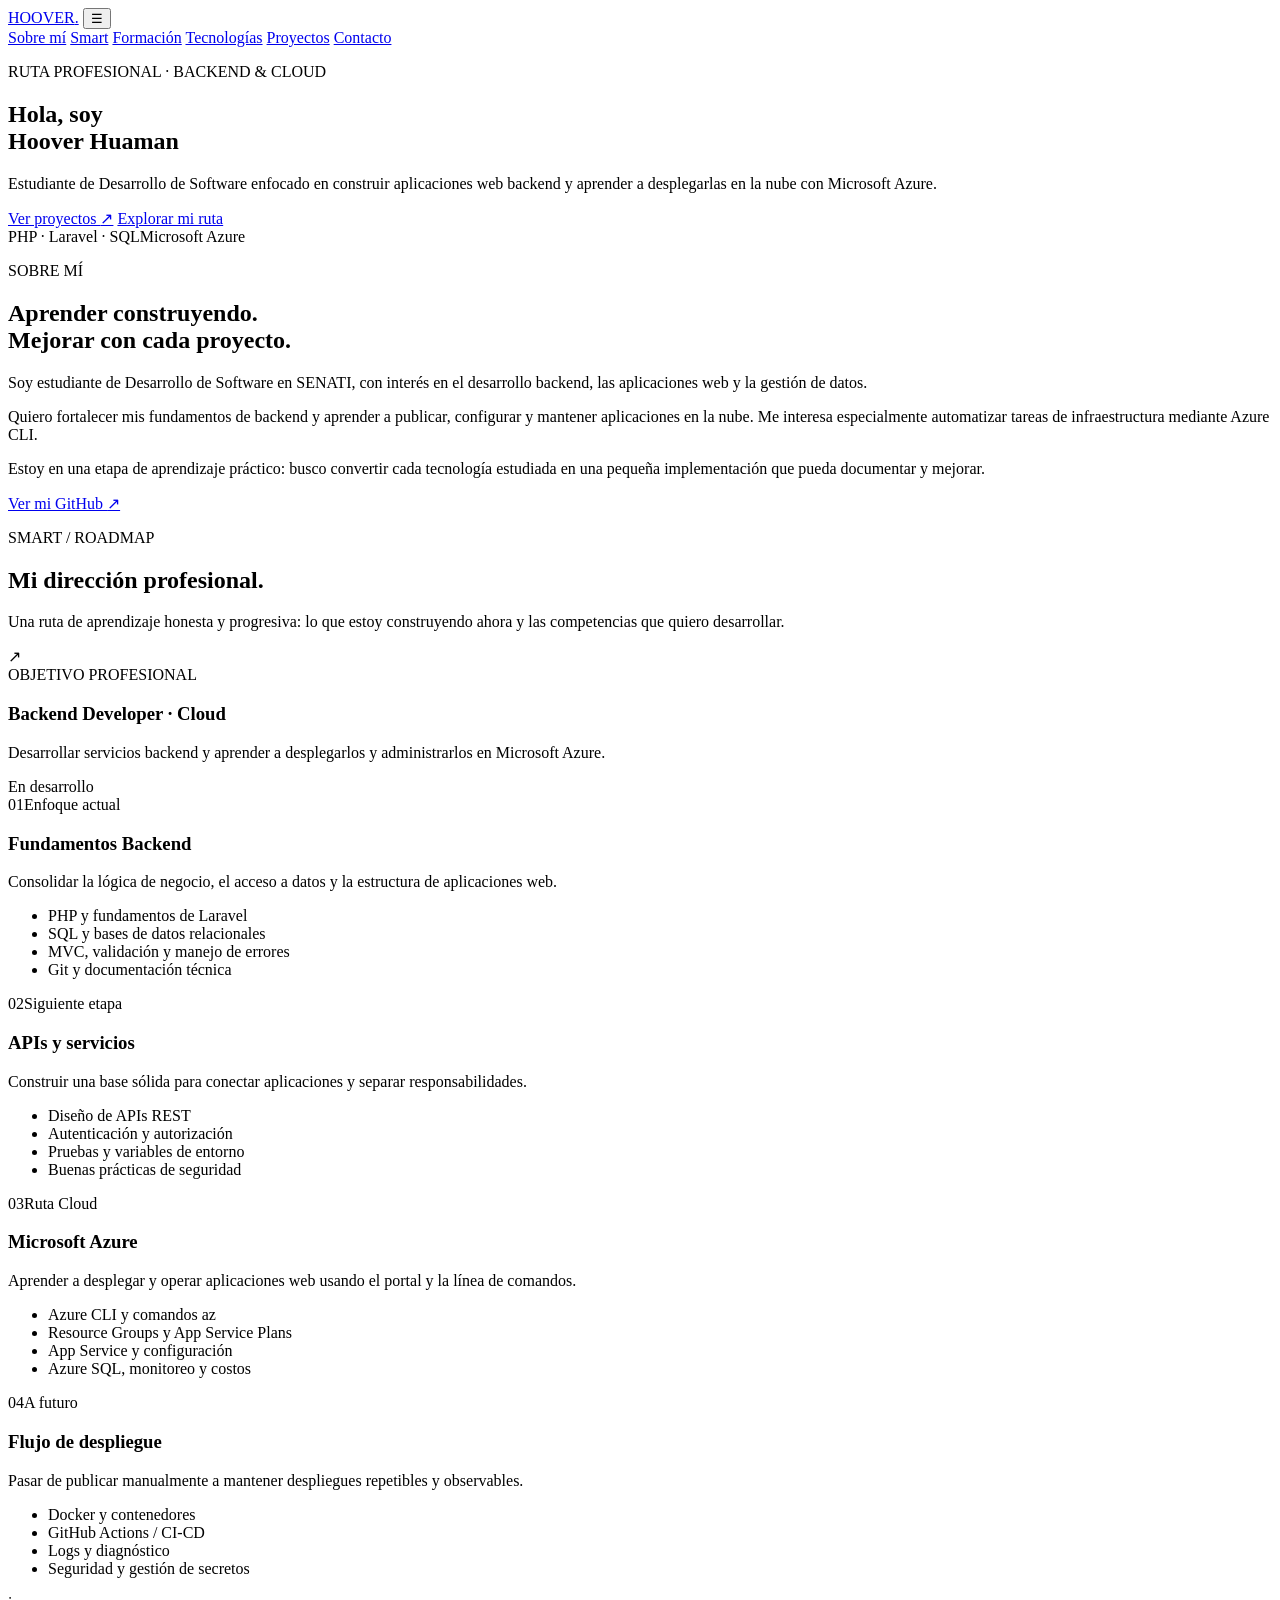
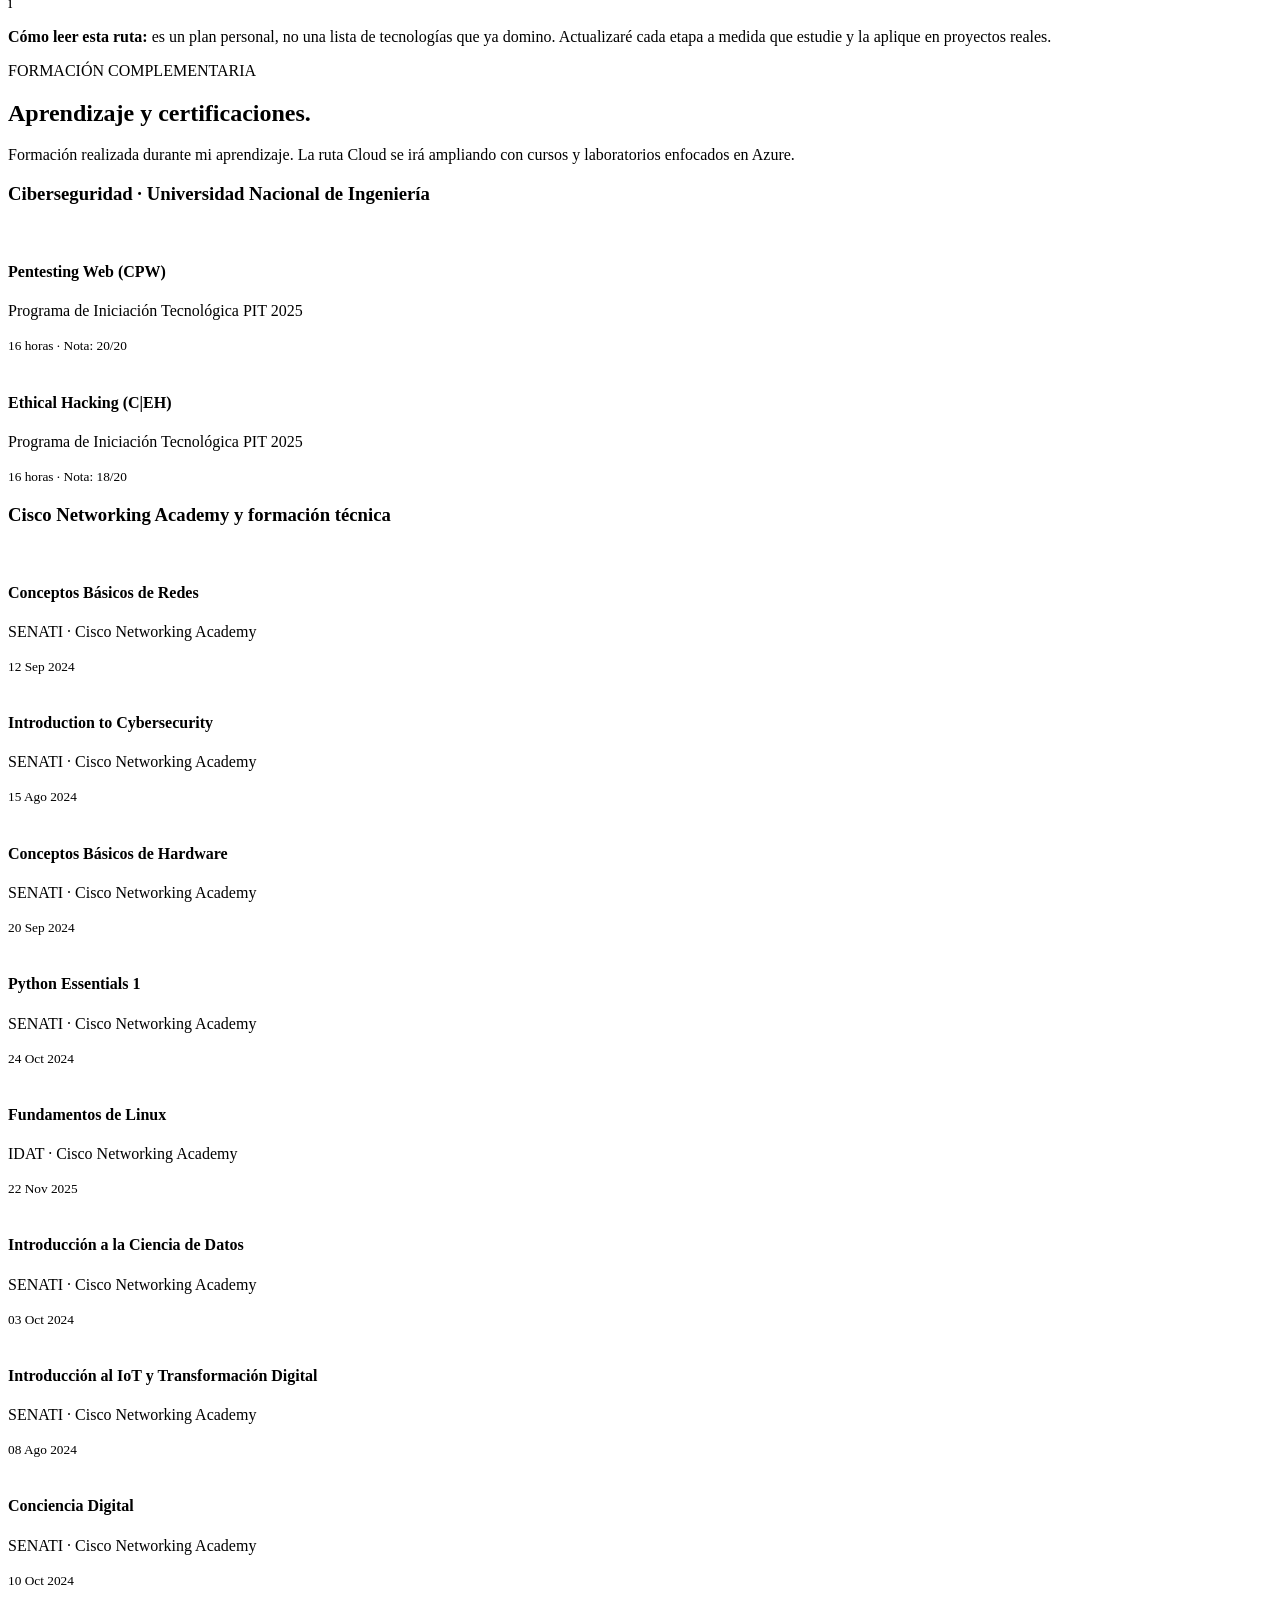
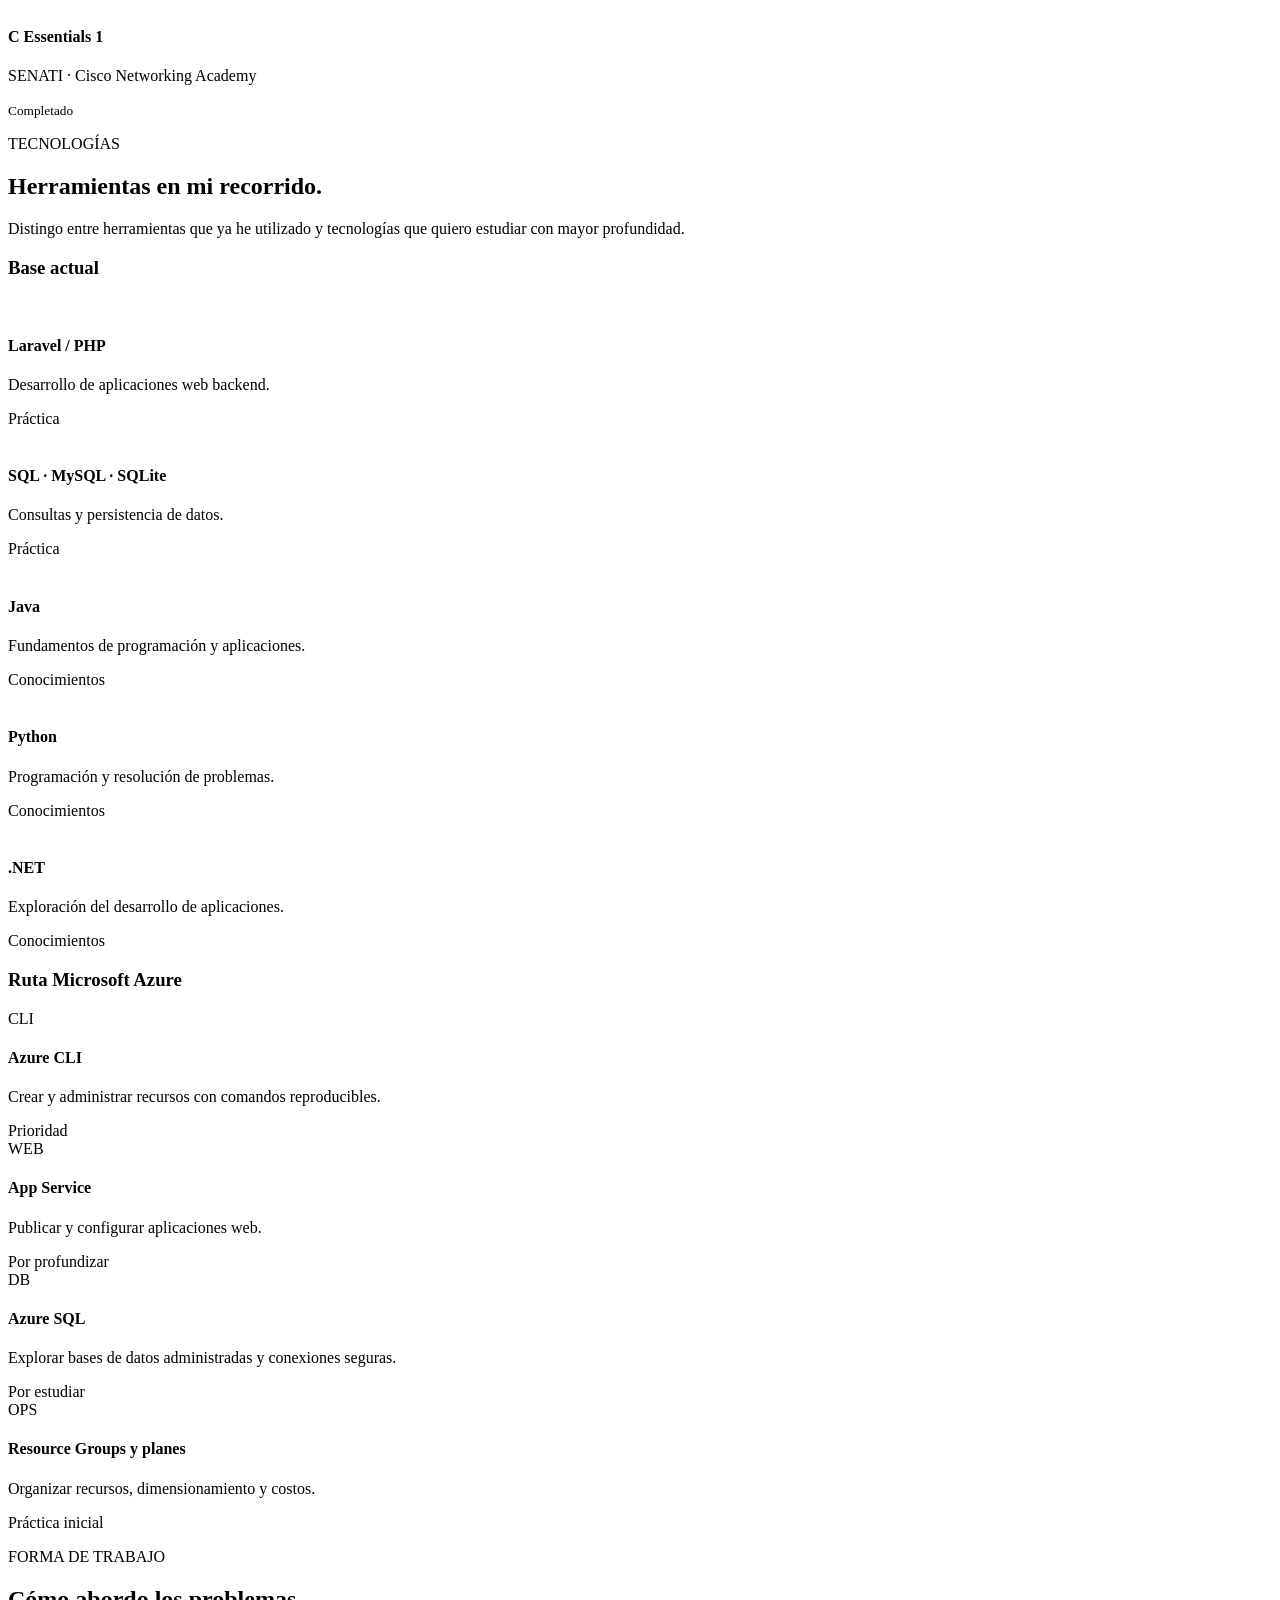
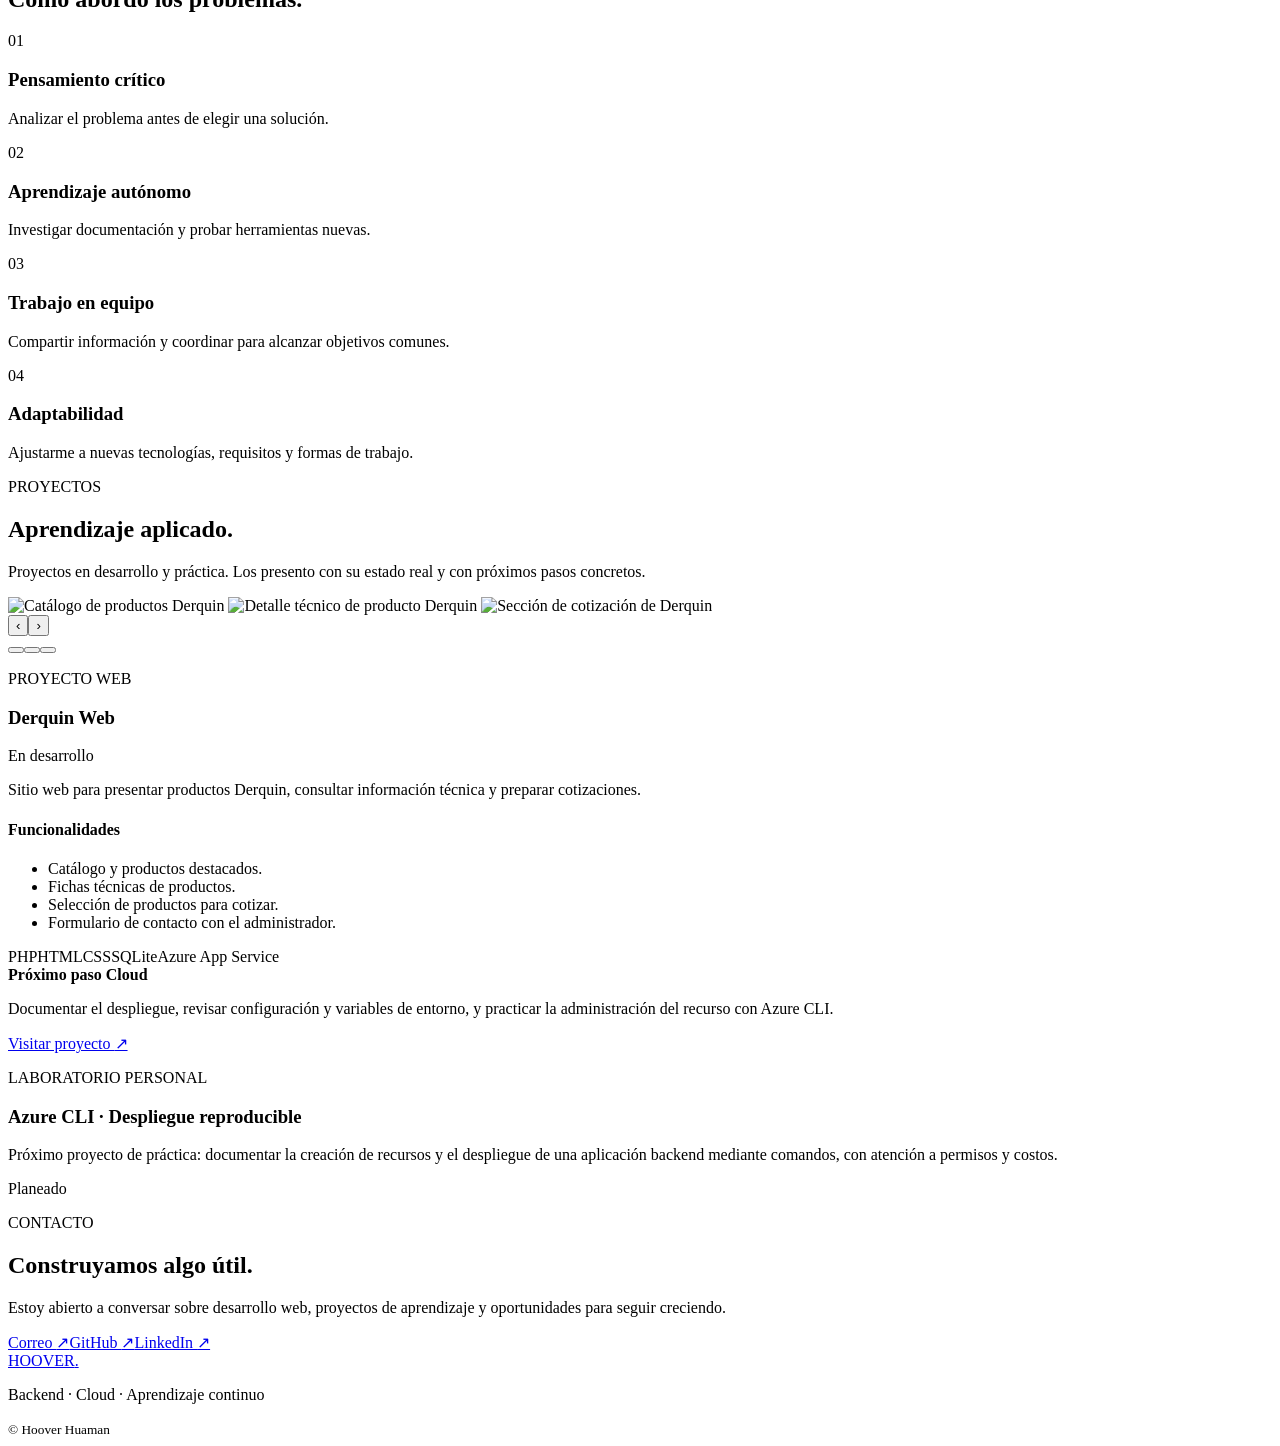
==== index.html @ a1f6d280 "Add files via upload" ====
<!DOCTYPE html>
<html lang="es">
<head>
  <meta charset="UTF-8">
  <meta name="viewport" content="width=device-width, initial-scale=1.0">
  <meta name="description" content="Portafolio de Hoover Huaman: desarrollo backend, aplicaciones web y ruta de aprendizaje en Microsoft Azure.">
  <title>Hoover Huaman | Backend & Azure</title>
  <link rel="icon" href="assets/favicon.svg" type="image/svg+xml">
  <link rel="stylesheet" href="css/style.css">
  <script src="js/script.js" defer></script>
</head>
<body>
  <header class="navbar">
    <div class="container nav-content">
      <a href="#inicio" class="logo" aria-label="Hoover, inicio">HOOVER<span>.</span></a>
      <button class="menu-toggle" aria-expanded="false" aria-controls="main-nav" aria-label="Abrir navegación">☰</button>
      <nav id="main-nav" aria-label="Navegación principal">
        <a href="#sobre-mi">Sobre mí</a>
        <a href="#smart">Smart</a>
        <a href="#formacion">Formación</a>
        <a href="#tecnologias">Tecnologías</a>
        <a href="#proyectos">Proyectos</a>
        <a href="#contacto">Contacto</a>
      </nav>
    </div>
  </header>

  <main>
    <section class="hero" id="inicio">
      <div class="hero-glow"></div>
      <div class="container hero-content">
        <p class="eyebrow"><span class="status-dot"></span> RUTA PROFESIONAL · BACKEND & CLOUD</p>
        <h1>Hola, soy<br><span>Hoover Huaman</span></h1>
        <p class="hero-description">Estudiante de Desarrollo de Software enfocado en construir aplicaciones web backend y aprender a desplegarlas en la nube con Microsoft Azure.</p>
        <div class="hero-buttons">
          <a href="#proyectos" class="btn btn-primary">Ver proyectos <span aria-hidden="true">↗</span></a>
          <a href="#smart" class="btn btn-secondary">Explorar mi ruta</a>
        </div>
        <div class="hero-meta"><span>PHP · Laravel · SQL</span><span class="meta-divider"></span><span>Microsoft Azure</span></div>
      </div>
      <a href="#sobre-mi" class="scroll-indicator" aria-label="Desplazarse hacia abajo"><span></span></a>
    </section>

    <section id="sobre-mi" class="section">
      <div class="container two-column">
        <div>
          <p class="section-label">SOBRE MÍ</p>
          <h2>Aprender construyendo.<br><span class="muted-heading">Mejorar con cada proyecto.</span></h2>
        </div>
        <div class="about-content">
          <p>Soy estudiante de Desarrollo de Software en SENATI, con interés en el desarrollo backend, las aplicaciones web y la gestión de datos.</p>
          <p>Quiero fortalecer mis fundamentos de backend y aprender a publicar, configurar y mantener aplicaciones en la nube. Me interesa especialmente automatizar tareas de infraestructura mediante Azure CLI.</p>
          <p>Estoy en una etapa de aprendizaje práctico: busco convertir cada tecnología estudiada en una pequeña implementación que pueda documentar y mejorar.</p>
          <a class="text-link" href="https://github.com/HooverHDev" target="_blank" rel="noopener noreferrer">Ver mi GitHub <span aria-hidden="true">↗</span></a>
        </div>
      </div>
    </section>

    <section id="smart" class="section smart-section">
      <div class="container">
        <div class="section-heading">
          <div><p class="section-label">SMART / ROADMAP</p><h2>Mi dirección profesional.</h2></div>
          <p class="section-intro">Una ruta de aprendizaje honesta y progresiva: lo que estoy construyendo ahora y las competencias que quiero desarrollar.</p>
        </div>
        <div class="focus-banner">
          <div class="focus-icon" aria-hidden="true">↗</div>
          <div><span class="card-kicker">OBJETIVO PROFESIONAL</span><h3>Backend Developer · Cloud</h3><p>Desarrollar servicios backend y aprender a desplegarlos y administrarlos en Microsoft Azure.</p></div>
          <span class="focus-tag">En desarrollo</span>
        </div>
        <div class="roadmap-grid">
          <article class="roadmap-card current">
            <div class="roadmap-top"><span class="step-number">01</span><span class="status-pill active">Enfoque actual</span></div>
            <h3>Fundamentos Backend</h3>
            <p>Consolidar la lógica de negocio, el acceso a datos y la estructura de aplicaciones web.</p>
            <ul><li>PHP y fundamentos de Laravel</li><li>SQL y bases de datos relacionales</li><li>MVC, validación y manejo de errores</li><li>Git y documentación técnica</li></ul>
          </article>
          <article class="roadmap-card">
            <div class="roadmap-top"><span class="step-number">02</span><span class="status-pill learning">Siguiente etapa</span></div>
            <h3>APIs y servicios</h3>
            <p>Construir una base sólida para conectar aplicaciones y separar responsabilidades.</p>
            <ul><li>Diseño de APIs REST</li><li>Autenticación y autorización</li><li>Pruebas y variables de entorno</li><li>Buenas prácticas de seguridad</li></ul>
          </article>
          <article class="roadmap-card azure-card">
            <div class="roadmap-top"><span class="step-number">03</span><span class="status-pill planned">Ruta Cloud</span></div>
            <h3>Microsoft Azure</h3>
            <p>Aprender a desplegar y operar aplicaciones web usando el portal y la línea de comandos.</p>
            <ul><li>Azure CLI y comandos az</li><li>Resource Groups y App Service Plans</li><li>App Service y configuración</li><li>Azure SQL, monitoreo y costos</li></ul>
          </article>
          <article class="roadmap-card">
            <div class="roadmap-top"><span class="step-number">04</span><span class="status-pill planned">A futuro</span></div>
            <h3>Flujo de despliegue</h3>
            <p>Pasar de publicar manualmente a mantener despliegues repetibles y observables.</p>
            <ul><li>Docker y contenedores</li><li>GitHub Actions / CI-CD</li><li>Logs y diagnóstico</li><li>Seguridad y gestión de secretos</li></ul>
          </article>
        </div>
        <div class="smart-note"><span class="note-symbol">i</span><p><strong>Cómo leer esta ruta:</strong> es un plan personal, no una lista de tecnologías que ya domino. Actualizaré cada etapa a medida que estudie y la aplique en proyectos reales.</p></div>
      </div>
    </section>

    <section id="formacion" class="section">
      <div class="container">
        <p class="section-label">FORMACIÓN COMPLEMENTARIA</p>
        <h2>Aprendizaje y certificaciones.</h2>
        <p class="section-intro wide-intro">Formación realizada durante mi aprendizaje. La ruta Cloud se irá ampliando con cursos y laboratorios enfocados en Azure.</p>
        <div class="cert-groups">
          <div class="cert-group"><h3>Ciberseguridad · Universidad Nacional de Ingeniería</h3><div class="cert-grid">
            <article class="cert-card"><img src="assets/certs/hacker.png" alt="" loading="lazy"><div><h4>Pentesting Web (CPW)</h4><p>Programa de Iniciación Tecnológica PIT 2025</p><small>16 horas · Nota: 20/20</small></div></article>
            <article class="cert-card"><img src="assets/certs/ceh.png" alt="" loading="lazy"><div><h4>Ethical Hacking (C|EH)</h4><p>Programa de Iniciación Tecnológica PIT 2025</p><small>16 horas · Nota: 18/20</small></div></article>
          </div></div>
          <div class="cert-group"><h3>Cisco Networking Academy y formación técnica</h3><div class="cert-grid">
            <article class="cert-card"><img src="assets/certs/cisco-networking.png" alt="" loading="lazy"><div><h4>Conceptos Básicos de Redes</h4><p>SENATI · Cisco Networking Academy</p><small>12 Sep 2024</small></div></article>
            <article class="cert-card"><img src="assets/certs/cisco-cyber.png" alt="" loading="lazy"><div><h4>Introduction to Cybersecurity</h4><p>SENATI · Cisco Networking Academy</p><small>15 Ago 2024</small></div></article>
            <article class="cert-card"><img src="assets/certs/cisco-hardware.png" alt="" loading="lazy"><div><h4>Conceptos Básicos de Hardware</h4><p>SENATI · Cisco Networking Academy</p><small>20 Sep 2024</small></div></article>
            <article class="cert-card"><img src="assets/certs/cisco-python.png" alt="" loading="lazy"><div><h4>Python Essentials 1</h4><p>SENATI · Cisco Networking Academy</p><small>24 Oct 2024</small></div></article>
            <article class="cert-card"><img src="assets/certs/cisco-linux.png" alt="" loading="lazy"><div><h4>Fundamentos de Linux</h4><p>IDAT · Cisco Networking Academy</p><small>22 Nov 2025</small></div></article>
            <article class="cert-card"><img src="assets/certs/cisco-data.png" alt="" loading="lazy"><div><h4>Introducción a la Ciencia de Datos</h4><p>SENATI · Cisco Networking Academy</p><small>03 Oct 2024</small></div></article>
            <article class="cert-card"><img src="assets/certs/cisco-iot.png" alt="" loading="lazy"><div><h4>Introducción al IoT y Transformación Digital</h4><p>SENATI · Cisco Networking Academy</p><small>08 Ago 2024</small></div></article>
            <article class="cert-card"><img src="assets/certs/cisco-digital.png" alt="" loading="lazy"><div><h4>Conciencia Digital</h4><p>SENATI · Cisco Networking Academy</p><small>10 Oct 2024</small></div></article>
            <article class="cert-card"><img src="assets/certs/cisco-c.png" alt="" loading="lazy"><div><h4>C Essentials 1</h4><p>SENATI · Cisco Networking Academy</p><small>Completado</small></div></article>
          </div></div>
        </div>
      </div>
    </section>

    <section id="tecnologias" class="section technologies-section">
      <div class="container">
        <p class="section-label">TECNOLOGÍAS</p><h2>Herramientas en mi recorrido.</h2>
        <p class="section-intro wide-intro">Distingo entre herramientas que ya he utilizado y tecnologías que quiero estudiar con mayor profundidad.</p>
        <h3 class="subsection-title">Base actual</h3>
        <div class="tech-grid">
          <article class="tech-card"><img src="assets/icons/laravel.svg" alt="" loading="lazy"><h4>Laravel / PHP</h4><p>Desarrollo de aplicaciones web backend.</p><span class="status-pill learning">Práctica</span></article>
          <article class="tech-card"><img src="assets/icons/mysql.svg" alt="" loading="lazy"><h4>SQL · MySQL · SQLite</h4><p>Consultas y persistencia de datos.</p><span class="status-pill learning">Práctica</span></article>
          <article class="tech-card"><img src="assets/icons/Java.svg" alt="" loading="lazy"><h4>Java</h4><p>Fundamentos de programación y aplicaciones.</p><span class="status-pill learning">Conocimientos</span></article>
          <article class="tech-card"><img src="assets/icons/python.svg" alt="" loading="lazy"><h4>Python</h4><p>Programación y resolución de problemas.</p><span class="status-pill learning">Conocimientos</span></article>
          <article class="tech-card"><img src="assets/icons/dotnet.svg" alt="" loading="lazy"><h4>.NET</h4><p>Exploración del desarrollo de aplicaciones.</p><span class="status-pill learning">Conocimientos</span></article>
        </div>
        <h3 class="subsection-title azure-subtitle">Ruta Microsoft Azure</h3>
        <div class="azure-tools">
          <div><span class="tool-mark">CLI</span><div><h4>Azure CLI</h4><p>Crear y administrar recursos con comandos reproducibles.</p></div><span class="status-pill active">Prioridad</span></div>
          <div><span class="tool-mark">WEB</span><div><h4>App Service</h4><p>Publicar y configurar aplicaciones web.</p></div><span class="status-pill planned">Por profundizar</span></div>
          <div><span class="tool-mark">DB</span><div><h4>Azure SQL</h4><p>Explorar bases de datos administradas y conexiones seguras.</p></div><span class="status-pill planned">Por estudiar</span></div>
          <div><span class="tool-mark">OPS</span><div><h4>Resource Groups y planes</h4><p>Organizar recursos, dimensionamiento y costos.</p></div><span class="status-pill learning">Práctica inicial</span></div>
        </div>
      </div>
    </section>

    <section id="habilidades" class="section">
      <div class="container">
        <p class="section-label">FORMA DE TRABAJO</p><h2>Cómo abordo los problemas.</h2>
        <div class="skills-grid">
          <article class="skill-card"><span>01</span><h3>Pensamiento crítico</h3><p>Analizar el problema antes de elegir una solución.</p></article>
          <article class="skill-card"><span>02</span><h3>Aprendizaje autónomo</h3><p>Investigar documentación y probar herramientas nuevas.</p></article>
          <article class="skill-card"><span>03</span><h3>Trabajo en equipo</h3><p>Compartir información y coordinar para alcanzar objetivos comunes.</p></article>
          <article class="skill-card"><span>04</span><h3>Adaptabilidad</h3><p>Ajustarme a nuevas tecnologías, requisitos y formas de trabajo.</p></article>
        </div>
      </div>
    </section>

    <section id="proyectos" class="section projects-section">
      <div class="container">
        <p class="section-label">PROYECTOS</p><h2>Aprendizaje aplicado.</h2>
        <p class="section-intro wide-intro">Proyectos en desarrollo y práctica. Los presento con su estado real y con próximos pasos concretos.</p>
        <article class="project-card">
          <div class="project-preview">
            <div class="carousel" id="carousel-derquin" aria-label="Capturas del proyecto Derquin">
              <div class="carousel-track">
                <img src="assets/img/projects/derquin/01-productos.png" alt="Catálogo de productos Derquin" class="carousel-slide active">
                <img src="assets/img/projects/derquin/02-detalle.png" alt="Detalle técnico de producto Derquin" class="carousel-slide">
                <img src="assets/img/projects/derquin/03-cotizacion.png" alt="Sección de cotización de Derquin" class="carousel-slide">
              </div>
              <button class="carousel-btn prev" type="button" aria-label="Imagen anterior">‹</button><button class="carousel-btn next" type="button" aria-label="Imagen siguiente">›</button>
              <div class="carousel-dots"><button class="carousel-dot active" data-index="0" aria-label="Ir a imagen 1"></button><button class="carousel-dot" data-index="1" aria-label="Ir a imagen 2"></button><button class="carousel-dot" data-index="2" aria-label="Ir a imagen 3"></button></div>
            </div>
          </div>
          <div class="project-content">
            <div class="project-title-row"><div><p class="card-kicker">PROYECTO WEB</p><h3>Derquin Web</h3></div><span class="status-pill learning">En desarrollo</span></div>
            <p>Sitio web para presentar productos Derquin, consultar información técnica y preparar cotizaciones.</p>
            <h4>Funcionalidades</h4>
            <ul class="feature-list"><li>Catálogo y productos destacados.</li><li>Fichas técnicas de productos.</li><li>Selección de productos para cotizar.</li><li>Formulario de contacto con el administrador.</li></ul>
            <div class="tag-list"><span>PHP</span><span>HTML</span><span>CSS</span><span>SQLite</span><span>Azure App Service</span></div>
            <div class="project-next"><strong>Próximo paso Cloud</strong><p>Documentar el despliegue, revisar configuración y variables de entorno, y practicar la administración del recurso con Azure CLI.</p></div>
            <a href="https://derquin-2026.azurewebsites.net/productos.php" target="_blank" rel="noopener noreferrer" class="btn btn-primary">Visitar proyecto <span aria-hidden="true">↗</span></a>
          </div>
        </article>
        <div class="future-project">
          <div><p class="card-kicker">LABORATORIO PERSONAL</p><h3>Azure CLI · Despliegue reproducible</h3><p>Próximo proyecto de práctica: documentar la creación de recursos y el despliegue de una aplicación backend mediante comandos, con atención a permisos y costos.</p></div>
          <span class="status-pill planned">Planeado</span>
        </div>
      </div>
    </section>

    <section id="contacto" class="section contact-section">
      <div class="container contact-panel">
        <p class="section-label">CONTACTO</p><h2>Construyamos algo útil.</h2><p>Estoy abierto a conversar sobre desarrollo web, proyectos de aprendizaje y oportunidades para seguir creciendo.</p>
        <div class="contact-links"><a href="mailto:huamanarceleshoover@gmail.com">Correo <span>↗</span></a><a href="https://github.com/HooverHDev" target="_blank" rel="noopener noreferrer">GitHub <span>↗</span></a><a href="https://www.linkedin.com/in/hoover-huaman-arceles-018734361/" target="_blank" rel="noopener noreferrer">LinkedIn <span>↗</span></a></div>
      </div>
    </section>
  </main>

  <footer class="footer"><div class="container footer-content"><a href="#inicio" class="logo">HOOVER<span>.</span></a><p>Backend · Cloud · Aprendizaje continuo</p><small>© <span id="year"></span> Hoover Huaman</small></div></footer>
</body>
</html>
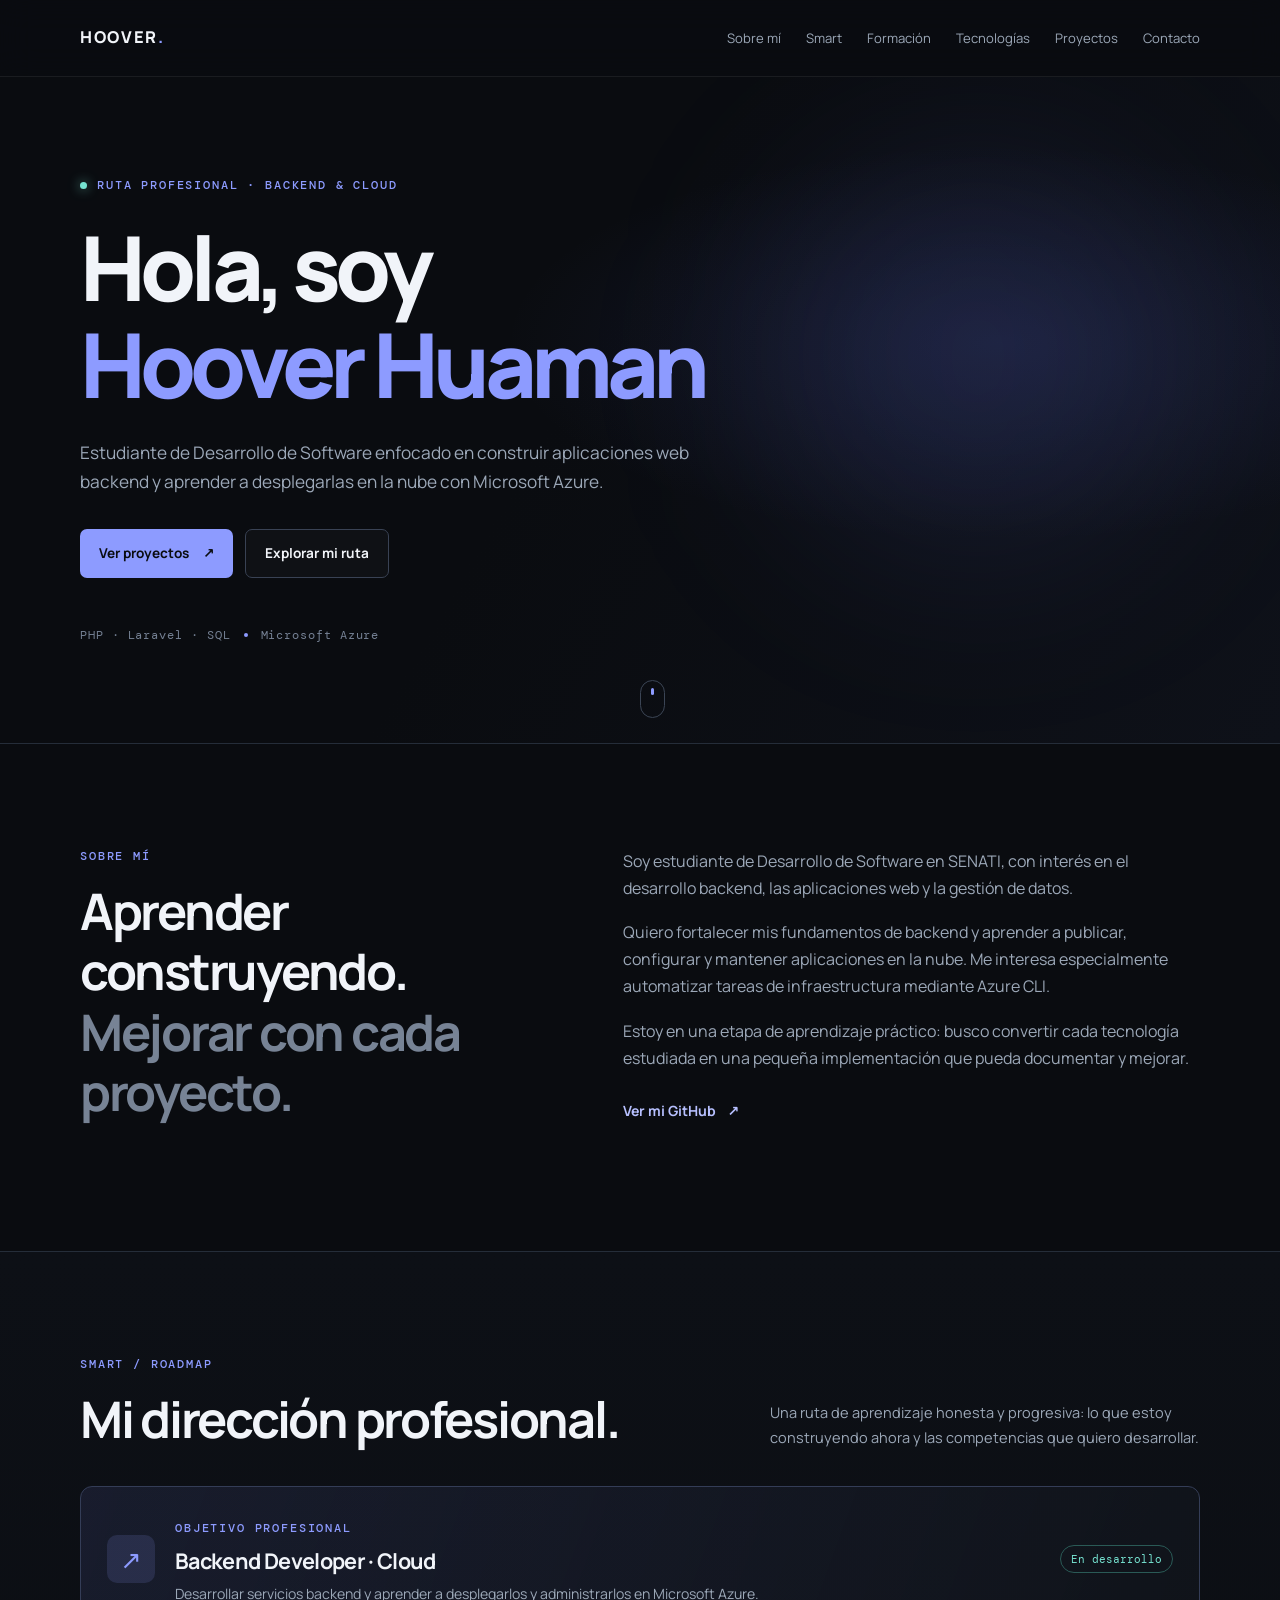
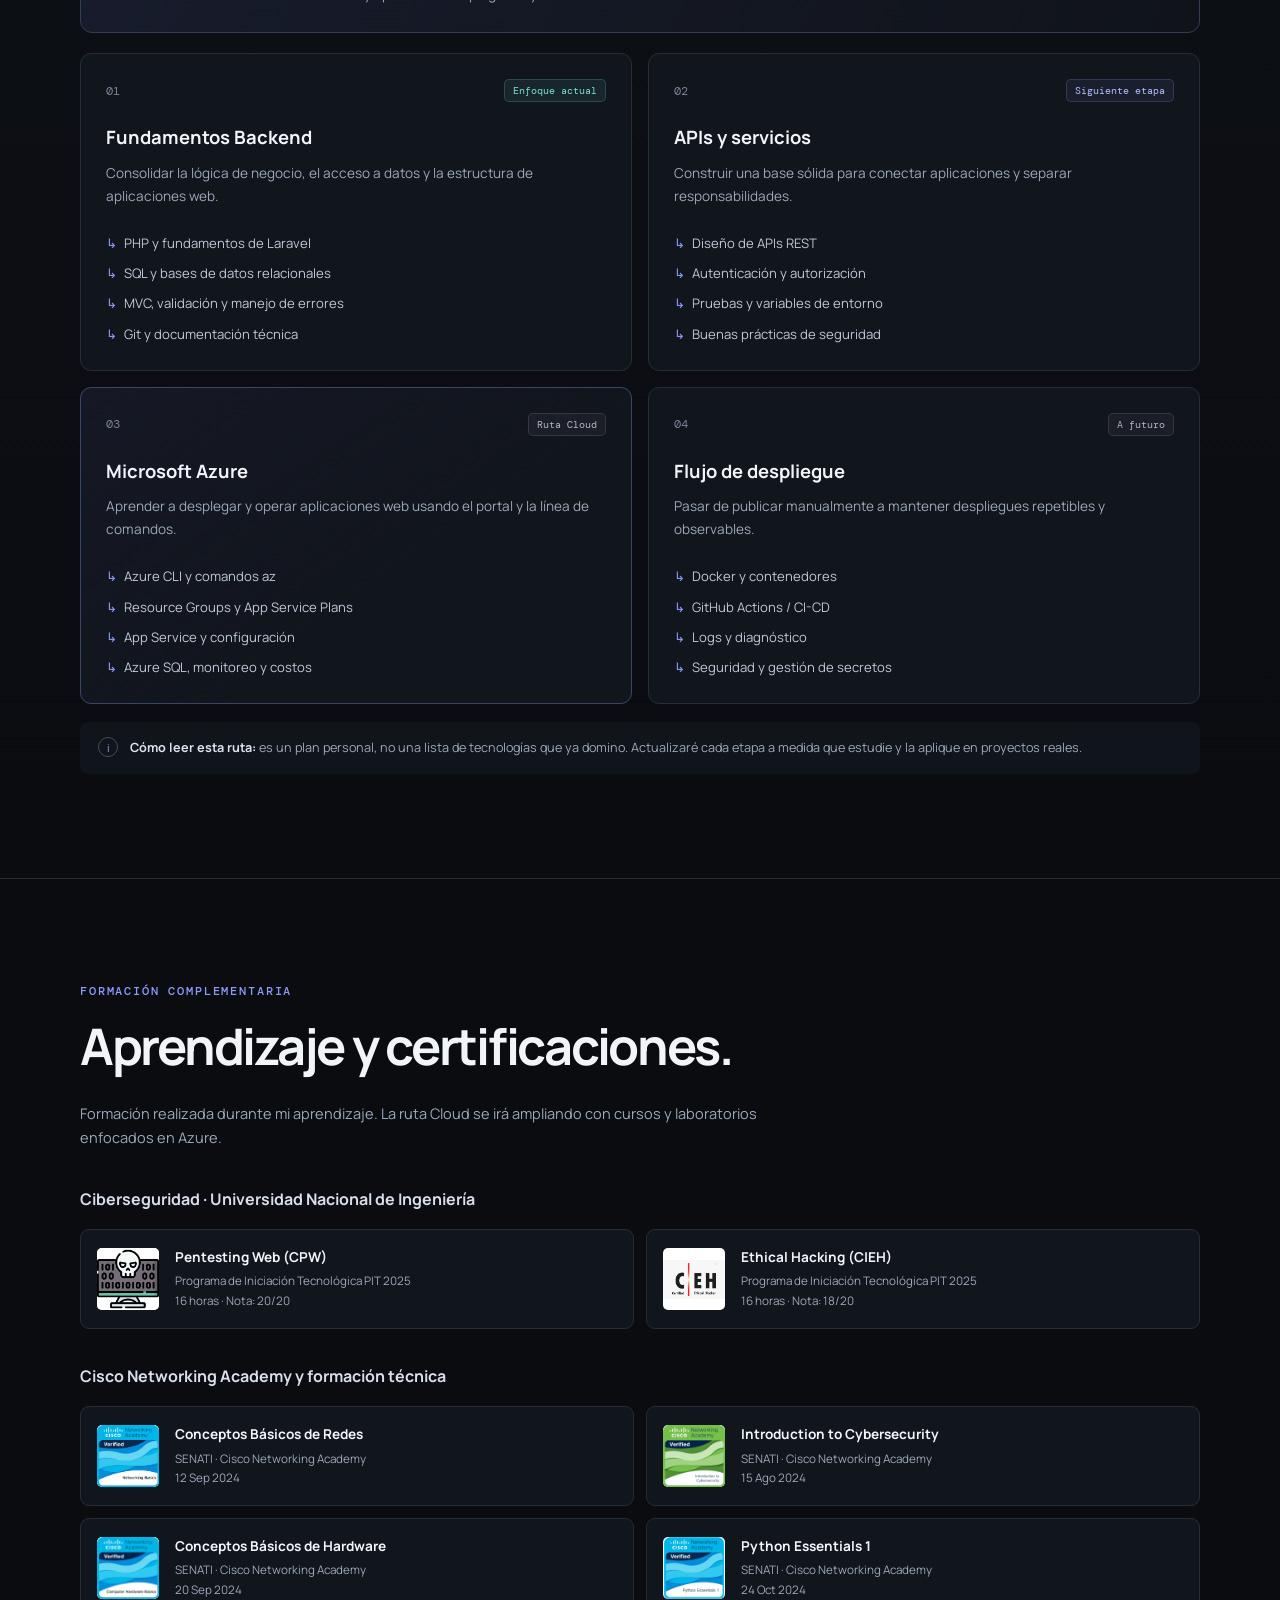
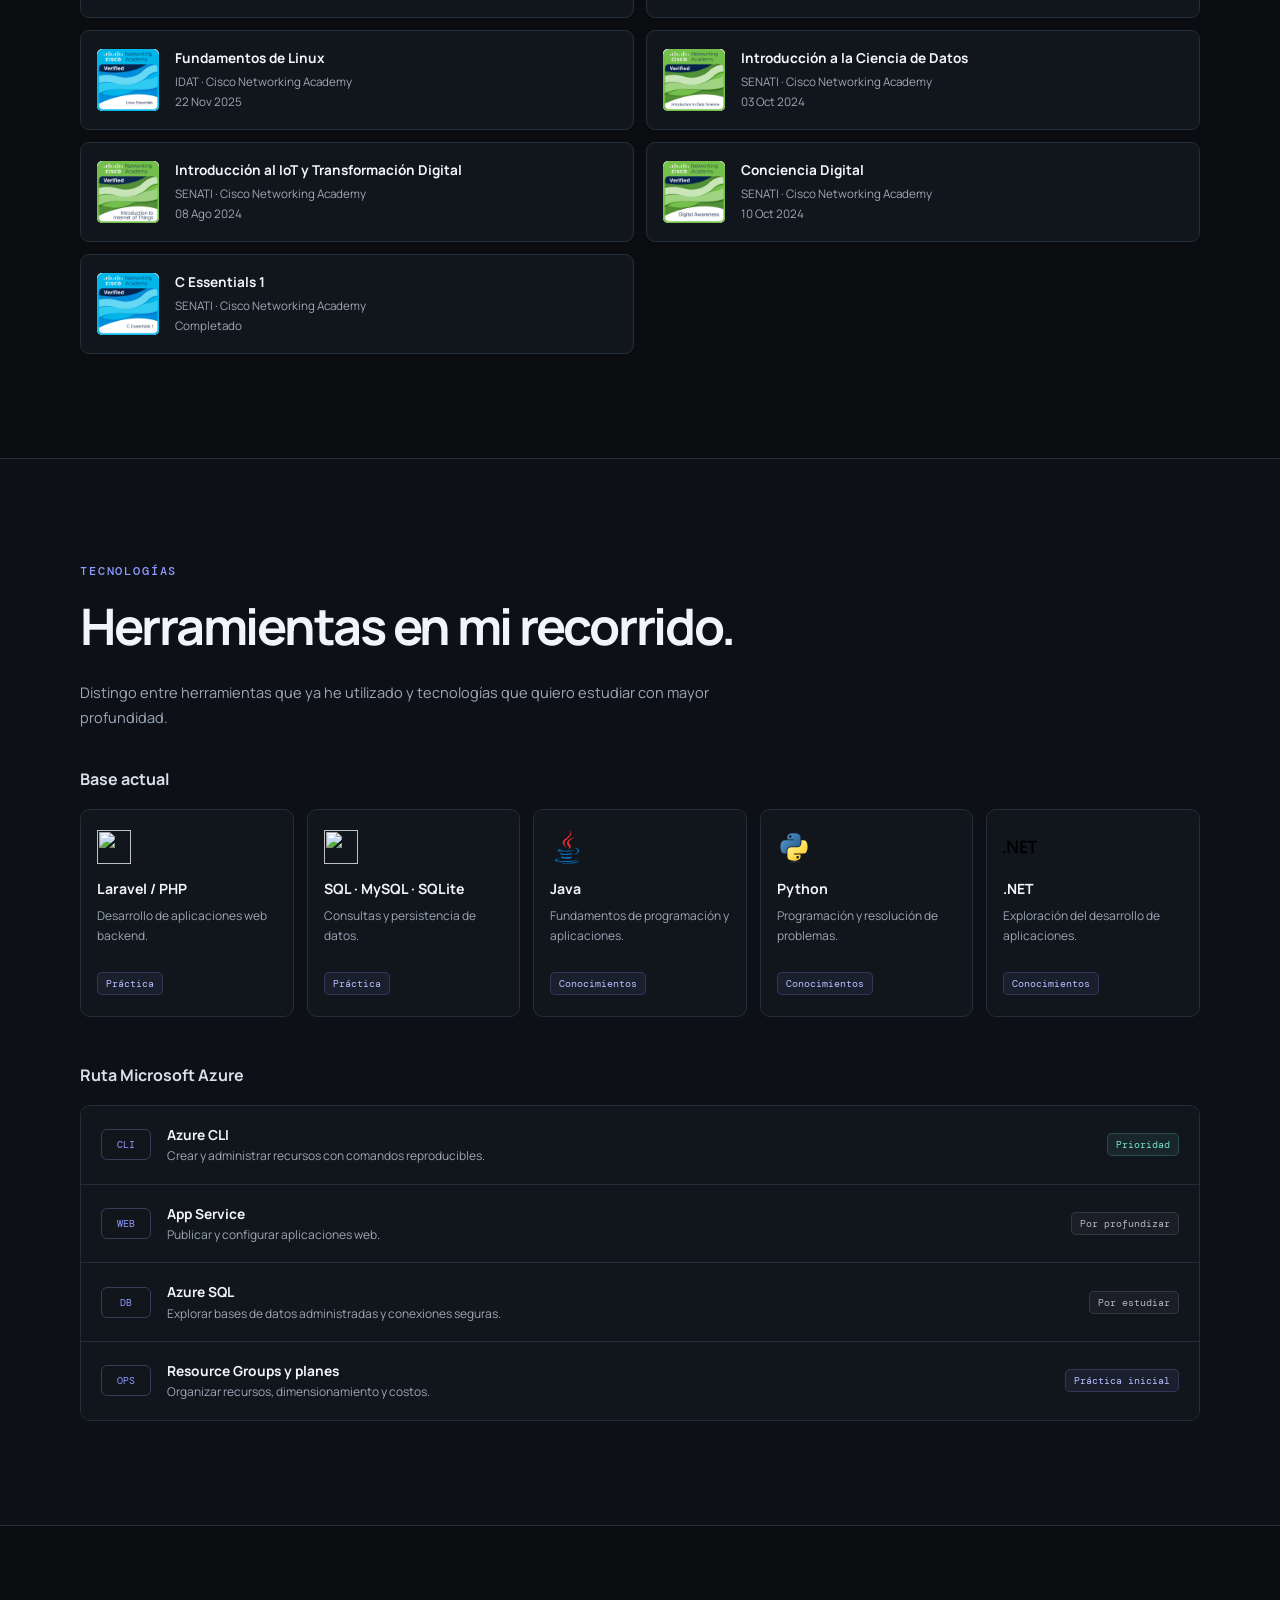
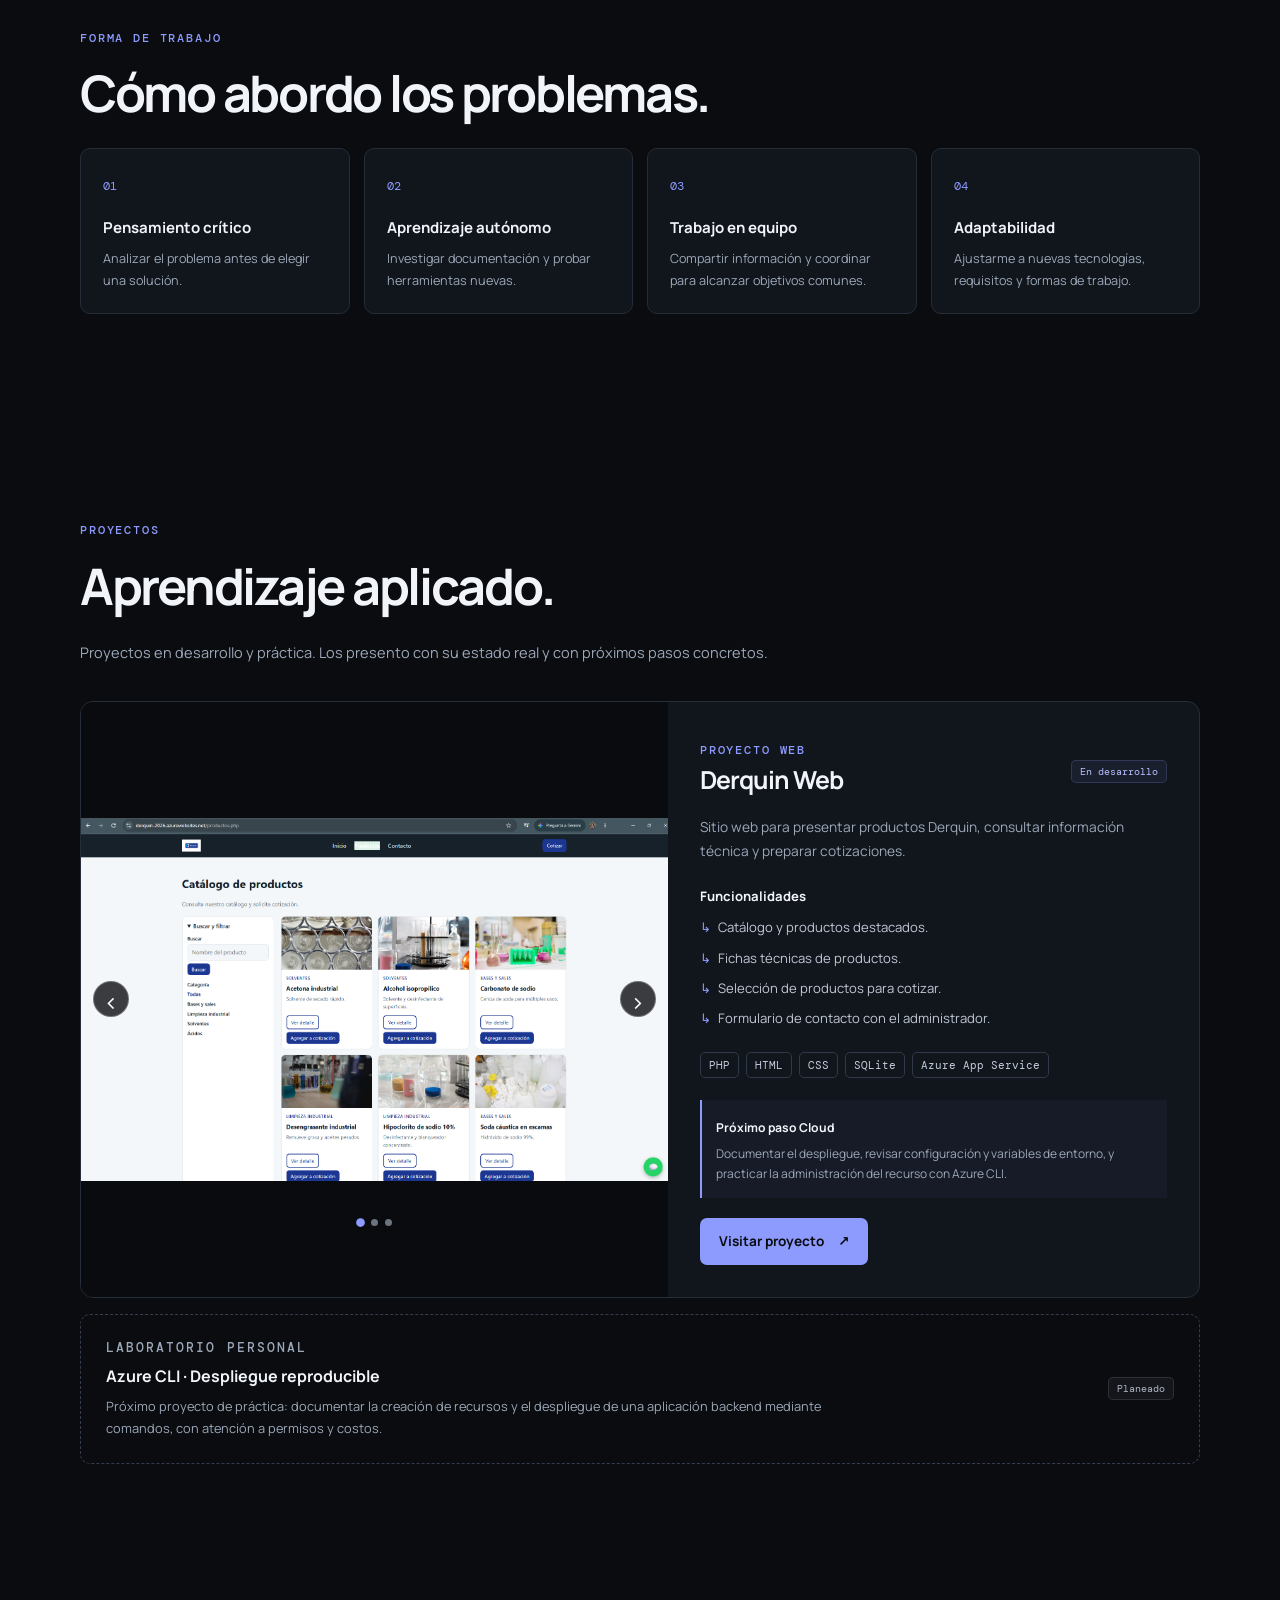
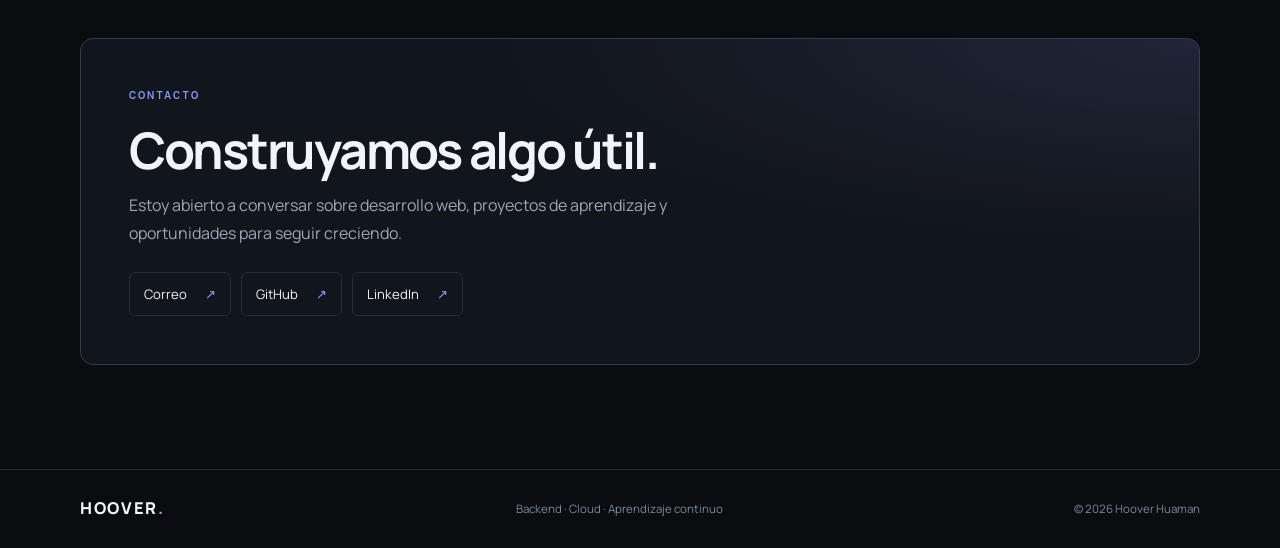
==== commit b19b8193: "Update index.html" ====
--- a/index.html
+++ b/index.html
@@ -5,6 +5,7 @@
   <meta name="viewport" content="width=device-width, initial-scale=1.0">
   <meta name="description" content="Portafolio de Hoover Huaman: desarrollo backend, aplicaciones web y ruta de aprendizaje en Microsoft Azure.">
   <title>Hoover Huaman | Backend & Azure</title>
+  <link rel="icon" href="data:image/svg+xml,<svg xmlns='http://www.w3.org/2000/svg' viewBox='0 0 100 100'><circle cx='50' cy='50' r='50' fill='black'/><text x='50' y='68' font-size='60' font-family='Arial' font-weight='bold' fill='white' text-anchor='middle'>H</text></svg>">
   <link rel="icon" href="assets/favicon.svg" type="image/svg+xml">
   <link rel="stylesheet" href="css/style.css">
   <script src="js/script.js" defer></script>
@@ -199,4 +200,4 @@
 
   <footer class="footer"><div class="container footer-content"><a href="#inicio" class="logo">HOOVER<span>.</span></a><p>Backend · Cloud · Aprendizaje continuo</p><small>© <span id="year"></span> Hoover Huaman</small></div></footer>
 </body>
-</html>+</html>
--- a/css/style.css
+++ b/css/style.css
@@ -0,0 +1,49 @@
+@import url('https://fonts.googleapis.com/css2?family=DM+Mono:wght@400;500&family=Manrope:wght@400;500;600;700;800&display=swap');
+:root{--bg:#0a0c10;--surface:#11151c;--surface-2:#171d26;--text:#f1f4f9;--muted:#9ca8b8;--line:#252d39;--accent:#8d9bff;--accent-2:#b7c0ff;--cyan:#76e3d1;--max:1120px}
+*{box-sizing:border-box;margin:0;padding:0}
+html{scroll-behavior:smooth;scroll-padding-top:90px}
+body{background:var(--bg);color:var(--text);font-family:Manrope,system-ui,-apple-system,"Segoe UI",sans-serif;line-height:1.7}
+a{color:inherit;text-decoration:none}
+img{display:block;max-width:100%}
+button{font:inherit}
+.container{width:min(90%,var(--max));margin-inline:auto}
+.section{padding:104px 0}
+.navbar{position:sticky;top:0;z-index:20;background:rgba(10,12,16,.88);backdrop-filter:blur(16px);border-bottom:1px solid rgba(255,255,255,.07)}
+.nav-content{min-height:76px;display:flex;align-items:center;justify-content:space-between;gap:24px}
+.logo{font-weight:800;letter-spacing:.1em;font-size:1.02rem}.logo span{color:var(--accent)}
+nav{display:flex;gap:25px;align-items:center}nav a{font-size:.82rem;color:var(--muted);transition:color .2s}nav a:hover{color:var(--text)}
+.menu-toggle{display:none;background:transparent;border:1px solid var(--line);border-radius:8px;color:var(--text);padding:5px 10px}
+.hero{min-height:660px;display:flex;align-items:center;position:relative;overflow:hidden;border-bottom:1px solid var(--line);background:radial-gradient(ellipse at 78% 40%,rgba(91,108,225,.14),transparent 35%),linear-gradient(120deg,#0a0c10 45%,#0e1119)}
+.hero-glow{position:absolute;width:400px;height:400px;border-radius:50%;right:8%;top:12%;background:rgba(111,126,255,.1);filter:blur(100px);pointer-events:none}
+.hero-content{position:relative;padding-block:100px}
+.eyebrow,.section-label,.card-kicker{font:500 .72rem/1.5 "DM Mono",monospace;letter-spacing:.16em;color:var(--accent);text-transform:uppercase}
+.eyebrow{display:flex;align-items:center;gap:10px;margin-bottom:25px}.status-dot{width:7px;height:7px;border-radius:50%;background:var(--cyan);box-shadow:0 0 12px rgba(118,227,209,.7)}
+h1{font-size:clamp(3rem,7vw,5.6rem);line-height:1.08;letter-spacing:-.065em;font-weight:800}h1 span{color:var(--accent)}
+.hero-description{max-width:650px;margin-top:25px;color:var(--muted);font-size:1.08rem}
+.hero-buttons{display:flex;flex-wrap:wrap;gap:12px;margin-top:32px}.btn{display:inline-flex;align-items:center;gap:14px;padding:12px 19px;border-radius:7px;font-size:.85rem;font-weight:700;transition:transform .2s,border-color .2s}.btn:hover{transform:translateY(-2px)}
+.btn-primary{background:var(--accent);color:#0a0c10}.btn-secondary{border:1px solid #394254;color:var(--text);background:rgba(255,255,255,.02)}
+.hero-meta{display:flex;align-items:center;gap:13px;margin-top:50px;color:#758194;font: .72rem "DM Mono",monospace;letter-spacing:.08em}.meta-divider{width:4px;height:4px;border-radius:50%;background:var(--accent)}
+.scroll-indicator{position:absolute;bottom:25px;left:50%;width:25px;height:38px;border:1px solid #3b4555;border-radius:15px;display:flex;justify-content:center;padding-top:7px}.scroll-indicator span{width:3px;height:7px;border-radius:4px;background:var(--accent);animation:scroll 1.4s infinite}
+@keyframes scroll{0%{transform:translateY(0);opacity:1}100%{transform:translateY(10px);opacity:0}}
+.section-label{margin-bottom:16px}h2{font-size:clamp(2rem,4vw,3.15rem);line-height:1.2;letter-spacing:-.045em;margin-bottom:24px}.muted-heading{color:#778395}
+.two-column{display:grid;grid-template-columns:.9fr 1.1fr;gap:70px;align-items:start}.about-content p{color:var(--muted);margin-bottom:17px}.text-link{display:inline-flex;gap:12px;color:var(--accent-2);font-size:.88rem;font-weight:700;margin-top:10px}
+.smart-section{background:linear-gradient(180deg,#0d1016,#0a0c10);border-block:1px solid var(--line)}
+.section-heading{display:flex;justify-content:space-between;gap:40px;align-items:end;margin-bottom:36px}.section-heading h2{margin-bottom:0}.section-intro{max-width:430px;color:var(--muted);font-size:.91rem}.wide-intro{max-width:690px;margin-bottom:36px}
+.focus-banner{display:flex;align-items:center;gap:20px;padding:26px;border:1px solid #343d57;border-radius:12px;background:linear-gradient(110deg,rgba(126,142,255,.1),rgba(17,21,28,.7));margin-bottom:20px}
+.focus-icon{width:48px;height:48px;flex:0 0 48px;display:grid;place-items:center;border-radius:10px;background:rgba(141,155,255,.14);color:var(--accent);font-size:1.6rem}
+.focus-banner h3{font-size:1.35rem;letter-spacing:-.03em;margin:3px 0}.focus-banner p{color:var(--muted);font-size:.88rem}.focus-tag{margin-left:auto;white-space:nowrap;font: .7rem "DM Mono",monospace;color:var(--cyan);border:1px solid #2a5a56;border-radius:30px;padding:6px 10px}
+.roadmap-grid{display:grid;grid-template-columns:repeat(2,minmax(0,1fr));gap:16px}.roadmap-card{padding:25px;border:1px solid var(--line);border-radius:11px;background:var(--surface);transition:border-color .2s,transform .2s}.roadmap-card:hover{transform:translateY(-3px);border-color:#46516a}.roadmap-card.azure-card{border-color:#3a4666;background:linear-gradient(145deg,rgba(141,155,255,.08),var(--surface) 60%)}
+.roadmap-top{display:flex;justify-content:space-between;align-items:center;margin-bottom:20px}.step-number{font: .76rem "DM Mono",monospace;color:#778398}.roadmap-card h3{font-size:1.15rem;margin-bottom:8px}.roadmap-card>p{font-size:.85rem;color:var(--muted);min-height:52px}.roadmap-card ul,.feature-list{list-style:none;margin-top:18px;display:grid;gap:8px}.roadmap-card li,.feature-list li{font-size:.82rem;color:#c0c8d5;padding-left:18px;position:relative}.roadmap-card li:before,.feature-list li:before{content:"↳";position:absolute;left:0;color:var(--accent)}
+.status-pill{display:inline-flex;align-items:center;border-radius:5px;padding:4px 8px;font: .65rem "DM Mono",monospace;white-space:nowrap}.status-pill.active{color:var(--cyan);background:rgba(118,227,209,.08);border:1px solid rgba(118,227,209,.2)}.status-pill.learning{color:var(--accent-2);background:rgba(141,155,255,.08);border:1px solid rgba(141,155,255,.2)}.status-pill.planned{color:#b0b8c5;background:rgba(176,184,197,.06);border:1px solid rgba(176,184,197,.16)}
+.smart-note{display:flex;gap:12px;align-items:start;margin-top:18px;padding:15px 18px;border-radius:8px;background:#10141b;color:var(--muted);font-size:.79rem}.note-symbol{display:grid;place-items:center;flex:0 0 20px;width:20px;height:20px;border:1px solid #414b60;border-radius:50%;font-size:.7rem;color:var(--accent)}.smart-note strong{color:#dce2ee}
+.cert-groups{display:grid;gap:34px}.cert-group h3,.subsection-title{font-size:1rem;margin-bottom:16px;color:#d8deea}.cert-grid{display:grid;grid-template-columns:repeat(2,minmax(0,1fr));gap:12px}.cert-card{display:flex;align-items:center;gap:16px;padding:16px;background:var(--surface);border:1px solid var(--line);border-radius:9px;min-width:0}.cert-card img{width:62px;height:62px;object-fit:contain;border-radius:5px;background:#fff;flex:0 0 62px}.cert-card h4{font-size:.85rem;margin-bottom:3px}.cert-card p,.cert-card small{display:block;font-size:.73rem;color:var(--muted)}
+.technologies-section{background:#0d1016;border-block:1px solid var(--line)}.subsection-title{margin-top:36px}.tech-grid{display:grid;grid-template-columns:repeat(5,minmax(0,1fr));gap:13px}.tech-card{padding:20px 16px;border:1px solid var(--line);border-radius:10px;background:var(--surface);min-width:0}.tech-card img{width:34px;height:34px;object-fit:contain;margin-bottom:15px}.tech-card h4{font-size:.88rem;line-height:1.45;margin-bottom:7px}.tech-card p{font-size:.75rem;line-height:1.6;color:var(--muted);min-height:48px;margin-bottom:14px}.azure-subtitle{margin-top:45px}.azure-tools{border:1px solid var(--line);border-radius:10px;overflow:hidden}.azure-tools>div{display:grid;grid-template-columns:50px 1fr auto;gap:16px;align-items:center;padding:17px 20px;background:var(--surface);border-bottom:1px solid var(--line)}.azure-tools>div:last-child{border-bottom:0}.tool-mark{font: .63rem "DM Mono",monospace;color:var(--accent);border:1px solid #343e5a;border-radius:6px;padding:8px 4px;text-align:center}.azure-tools h4{font-size:.86rem}.azure-tools p{font-size:.75rem;color:var(--muted)}
+.skills-grid{display:grid;grid-template-columns:repeat(4,minmax(0,1fr));gap:14px}.skill-card{padding:22px;border:1px solid var(--line);border-radius:10px;background:var(--surface)}.skill-card>span{font: .72rem "DM Mono",monospace;color:var(--accent)}.skill-card h3{font-size:.94rem;margin:17px 0 8px}.skill-card p{font-size:.79rem;color:var(--muted)}
+.project-card{display:grid;grid-template-columns:1.05fr .95fr;overflow:hidden;border:1px solid var(--line);border-radius:13px;background:var(--surface)}.project-preview{background:#090b0f;display:flex;align-items:center;min-width:0}.carousel{position:relative;width:100%;overflow:hidden}.carousel-track{position:relative;aspect-ratio:1.23/1}.carousel-slide{display:none;width:100%;height:100%;position:absolute;inset:0;object-fit:contain}.carousel-slide.active{display:block}.carousel-btn{position:absolute;top:50%;transform:translateY(-50%);width:36px;height:36px;border:1px solid #ffffff45;background:#080a0dc9;color:white;border-radius:50%;font-size:1.5rem;cursor:pointer}.carousel-btn.prev{left:12px}.carousel-btn.next{right:12px}.carousel-dots{position:absolute;bottom:12px;left:0;right:0;display:flex;justify-content:center;gap:7px}.carousel-dot{width:7px;height:7px;border:0;border-radius:50%;background:#6c7480;cursor:pointer}.carousel-dot.active{background:var(--accent);transform:scale(1.25)}
+.project-content{padding:32px}.project-title-row{display:flex;justify-content:space-between;align-items:center;gap:12px;margin:8px 0 14px}.project-title-row h3{font-size:1.55rem;letter-spacing:-.04em}.project-content>p{color:var(--muted);font-size:.86rem}.project-content h4{font-size:.82rem;margin-top:23px}.feature-list{margin-top:9px}.tag-list{display:flex;flex-wrap:wrap;gap:7px;margin:22px 0}.tag-list span{font: .67rem "DM Mono",monospace;padding:5px 8px;border:1px solid #30394a;border-radius:5px;color:#c5cede}.project-next{padding:13px 14px;border-left:2px solid var(--accent);background:#171b28;margin:20px 0}.project-next strong{font-size:.76rem}.project-next p{font-size:.75rem;color:var(--muted);margin-top:4px}.future-project{display:flex;justify-content:space-between;align-items:center;gap:20px;margin-top:16px;padding:23px 25px;border:1px dashed #343d4d;border-radius:10px}.future-project h3{font-size:1rem;margin:6px 0}.future-project p{font-size:.8rem;color:var(--muted);max-width:750px}
+.contact-section{padding-top:70px}.contact-panel{padding:48px;border:1px solid #343c53;border-radius:13px;background:radial-gradient(ellipse at 100% 0,rgba(141,155,255,.12),transparent 45%),var(--surface)}.contact-panel h2{margin-bottom:12px}.contact-panel>p:not(.section-label){max-width:600px;color:var(--muted)}.contact-links{display:flex;gap:10px;flex-wrap:wrap;margin-top:25px}.contact-links a{display:flex;gap:18px;align-items:center;padding:10px 14px;border:1px solid var(--line);border-radius:6px;font-size:.82rem}.contact-links a span{color:var(--accent)}
+.footer{border-top:1px solid var(--line);padding:25px 0}.footer-content{display:flex;align-items:center;justify-content:space-between;gap:18px}.footer-content p,.footer-content small{font-size:.72rem;color:#7d899a}
+@media(max-width:900px){nav{gap:14px}nav a{font-size:.76rem}.two-column{gap:35px}.tech-grid{grid-template-columns:repeat(3,minmax(0,1fr))}.skills-grid{grid-template-columns:repeat(2,minmax(0,1fr))}.project-card{grid-template-columns:1fr}.carousel-track{aspect-ratio:1.5/1}.project-preview{max-height:460px}}
+@media(max-width:650px){.section{padding:75px 0}.nav-content{min-height:66px}.menu-toggle{display:block}nav{display:none;position:absolute;top:65px;left:0;right:0;flex-direction:column;align-items:stretch;gap:0;padding:10px 5%;background:#0e1117;border-bottom:1px solid var(--line)}nav.open{display:flex}nav a{padding:12px 0;border-bottom:1px solid #202631;font-size:.85rem}.hero{min-height:620px}.hero-content{padding-block:90px}.hero-description{font-size:.98rem}.hero-meta{margin-top:35px;flex-wrap:wrap}.two-column,.section-heading{grid-template-columns:1fr;display:grid;gap:16px}.focus-banner{align-items:flex-start;flex-wrap:wrap;padding:20px}.focus-tag{margin-left:68px}.roadmap-grid,.cert-grid{grid-template-columns:1fr}.roadmap-card>p{min-height:0}.tech-grid{grid-template-columns:repeat(2,minmax(0,1fr))}.azure-tools>div{grid-template-columns:42px 1fr;gap:12px;padding:14px}.azure-tools .status-pill{grid-column:2;justify-self:start}.skills-grid{grid-template-columns:1fr 1fr}.project-content{padding:23px}.project-title-row{align-items:flex-start;flex-direction:column}.future-project{align-items:flex-start;flex-direction:column}.contact-panel{padding:28px 22px}.footer-content{align-items:flex-start;flex-direction:column}.scroll-indicator{display:none}}
+@media(max-width:390px){.skills-grid{grid-template-columns:1fr}.tech-grid{grid-template-columns:1fr 1fr}.tech-card{padding:15px 12px}.cert-card{align-items:flex-start}.cert-card img{width:48px;height:48px;flex-basis:48px}}
+@media(prefers-reduced-motion:reduce){html{scroll-behavior:auto}*,*:before,*:after{animation-duration:.01ms!important;animation-iteration-count:1!important;transition-duration:.01ms!important}}
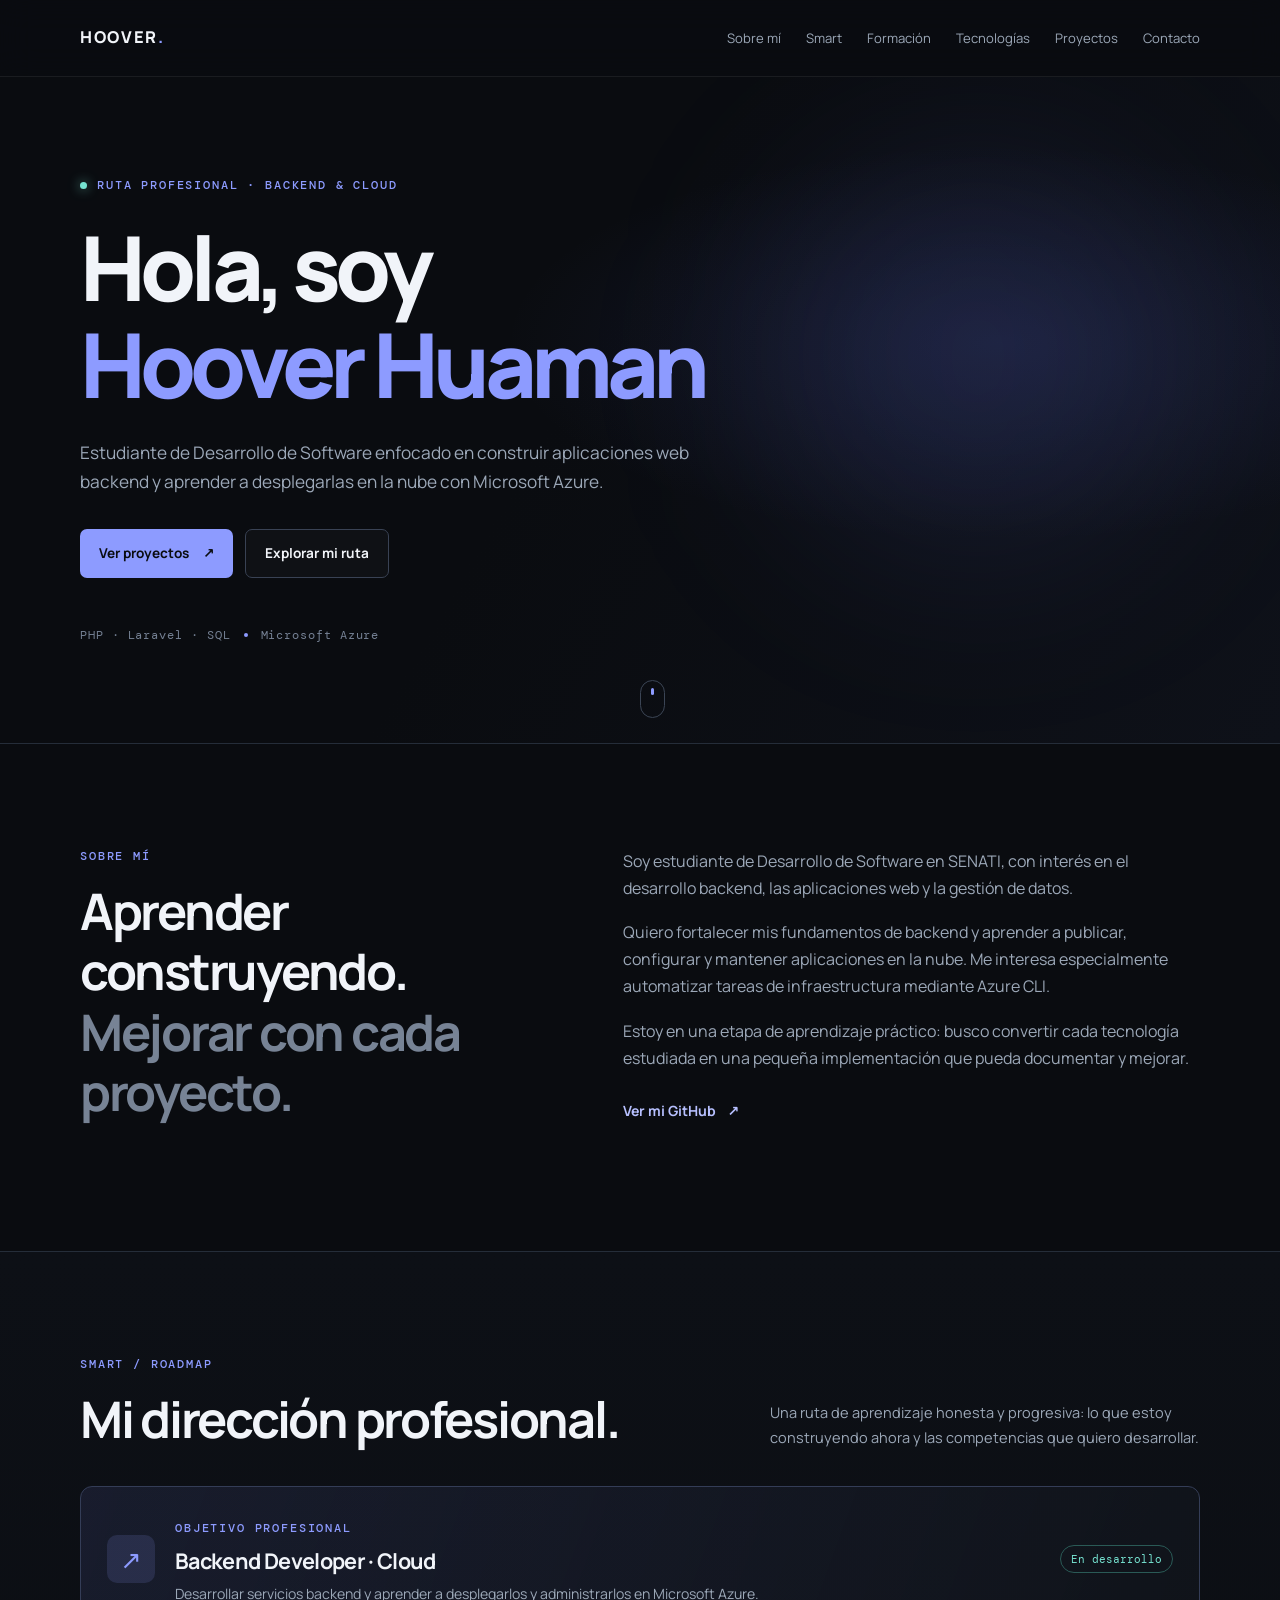
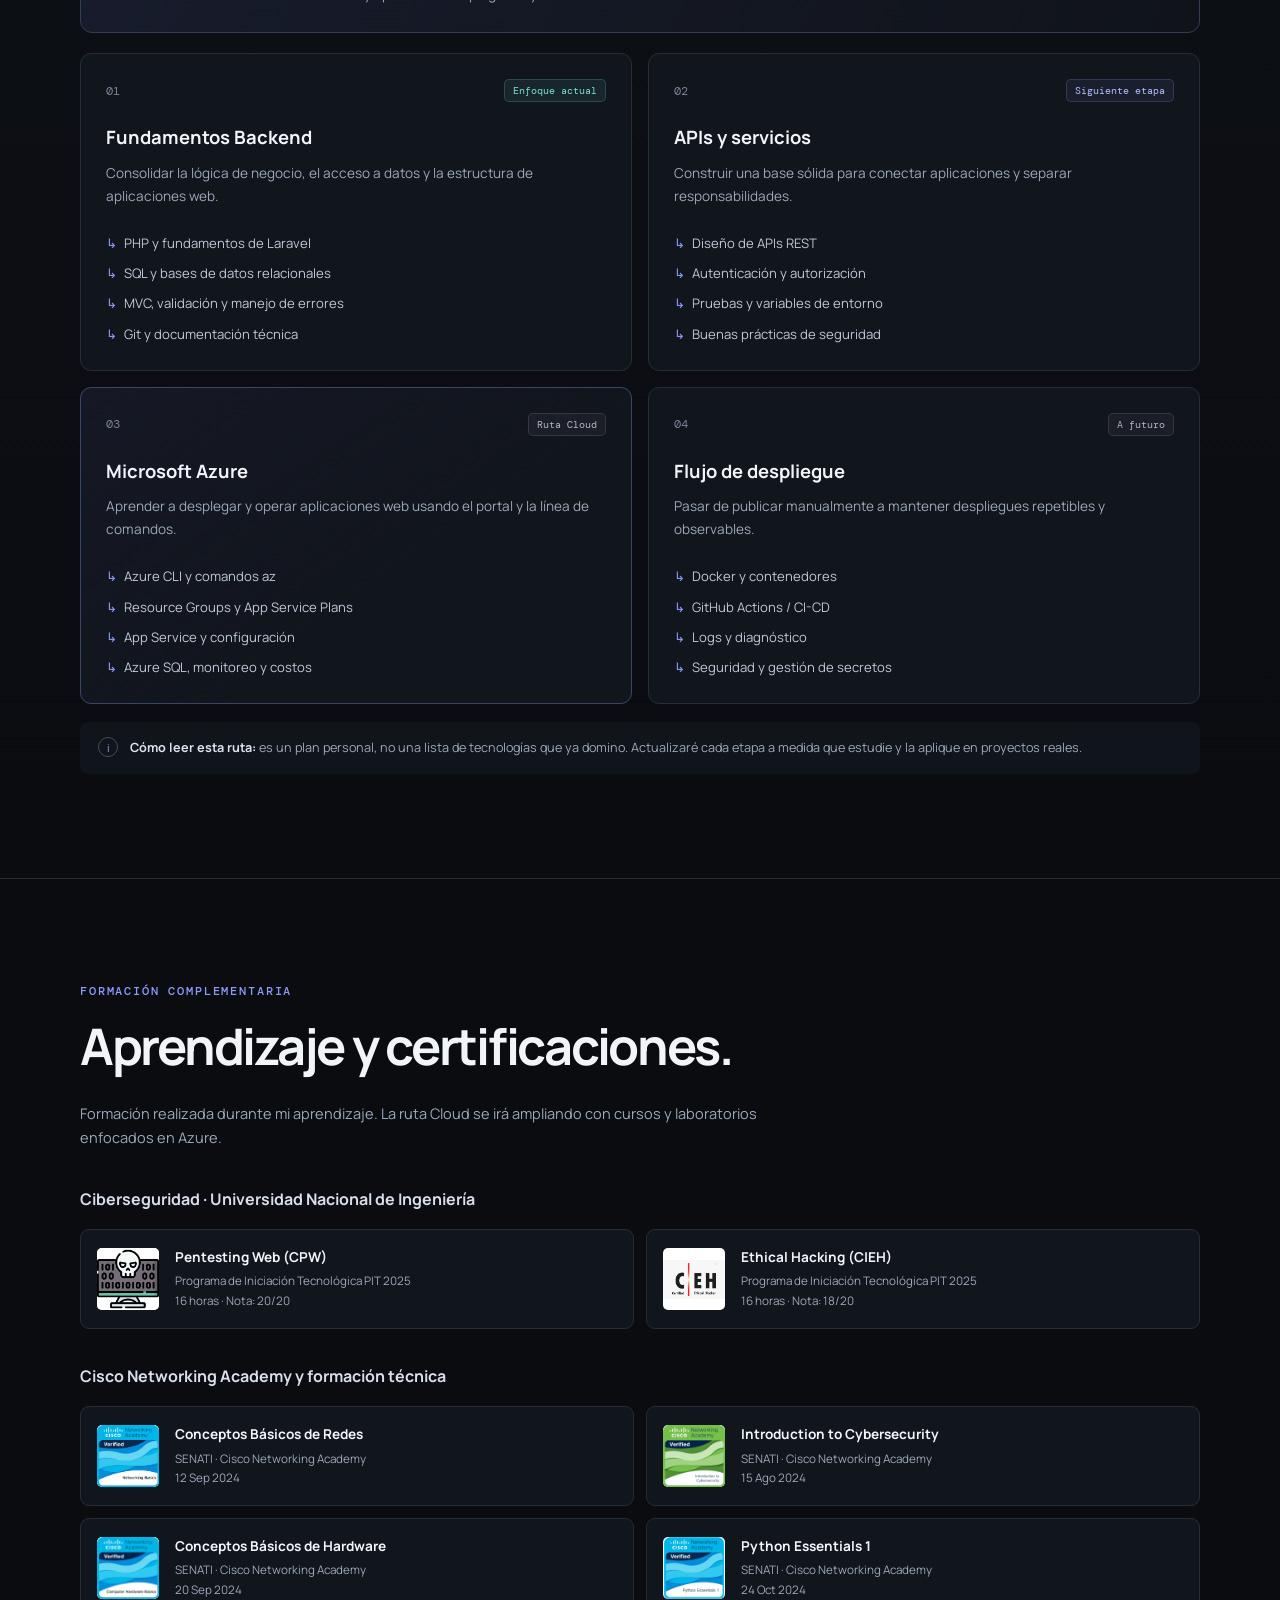
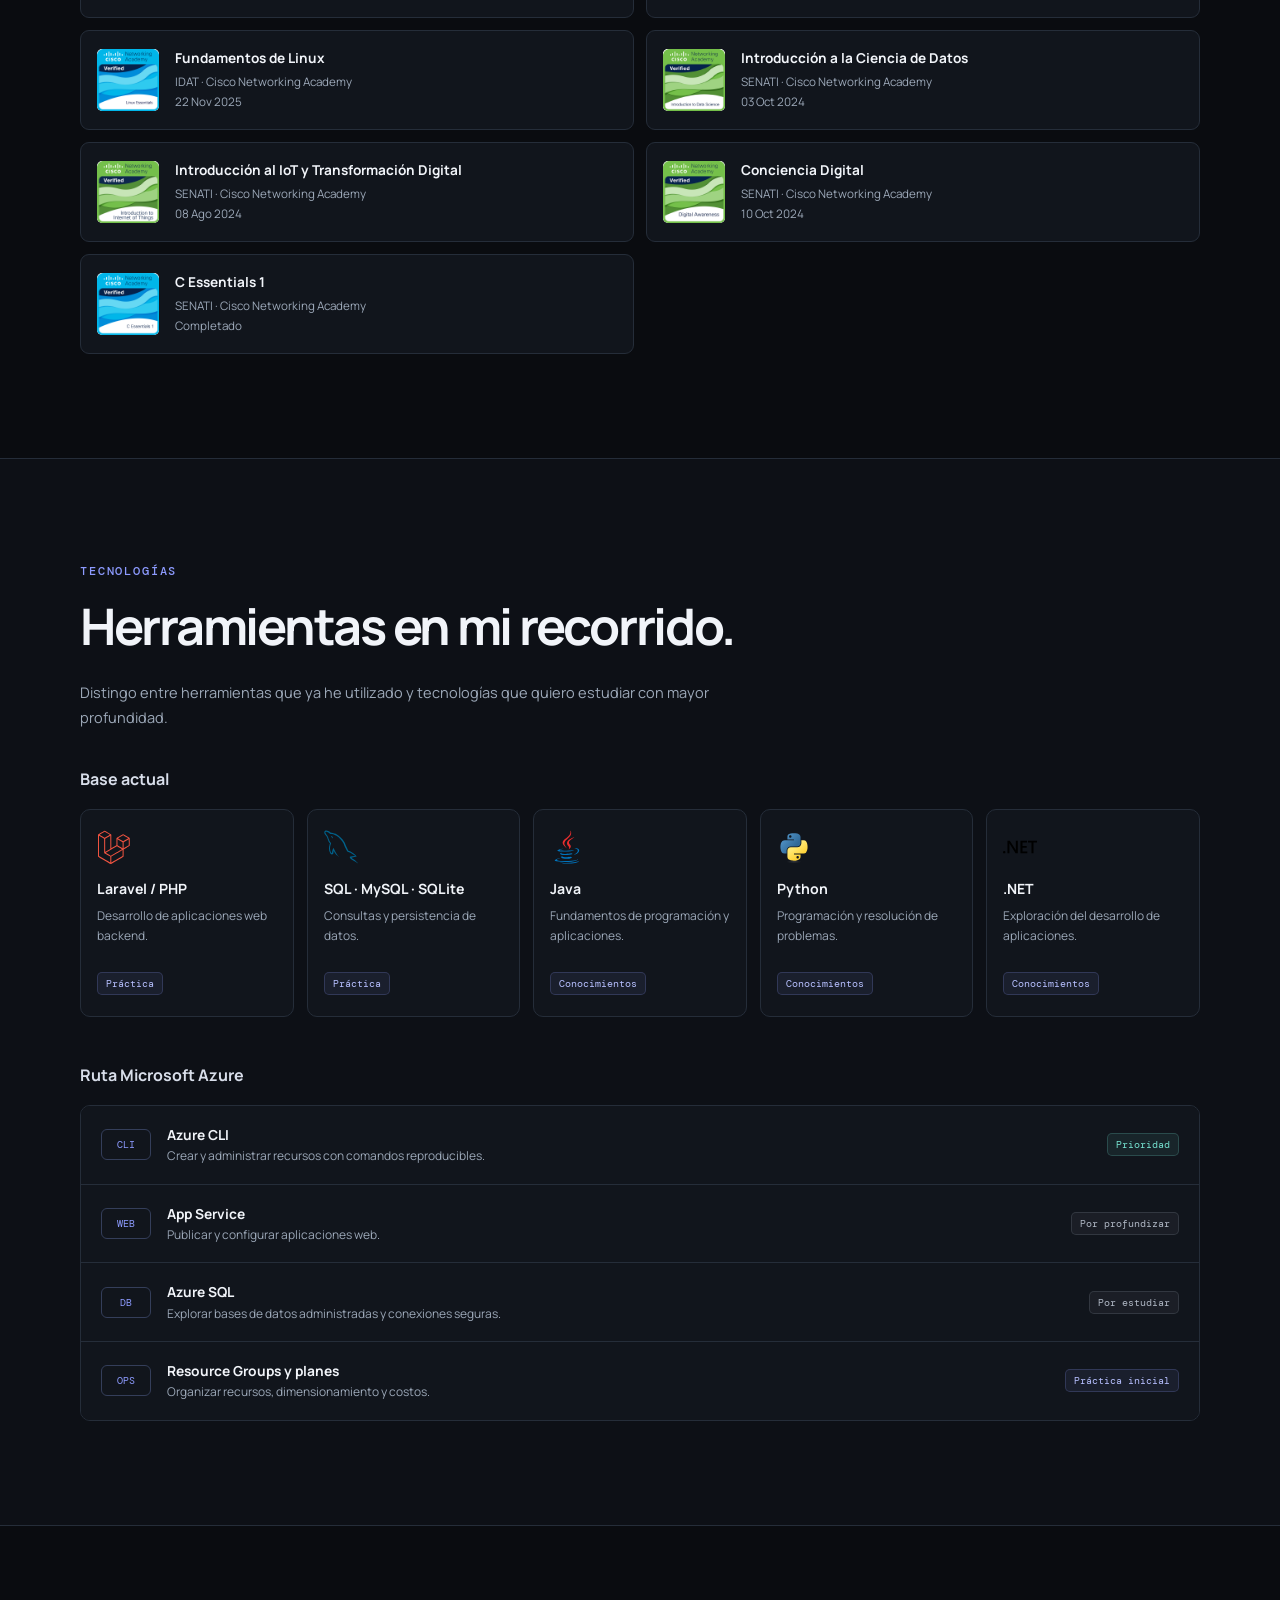
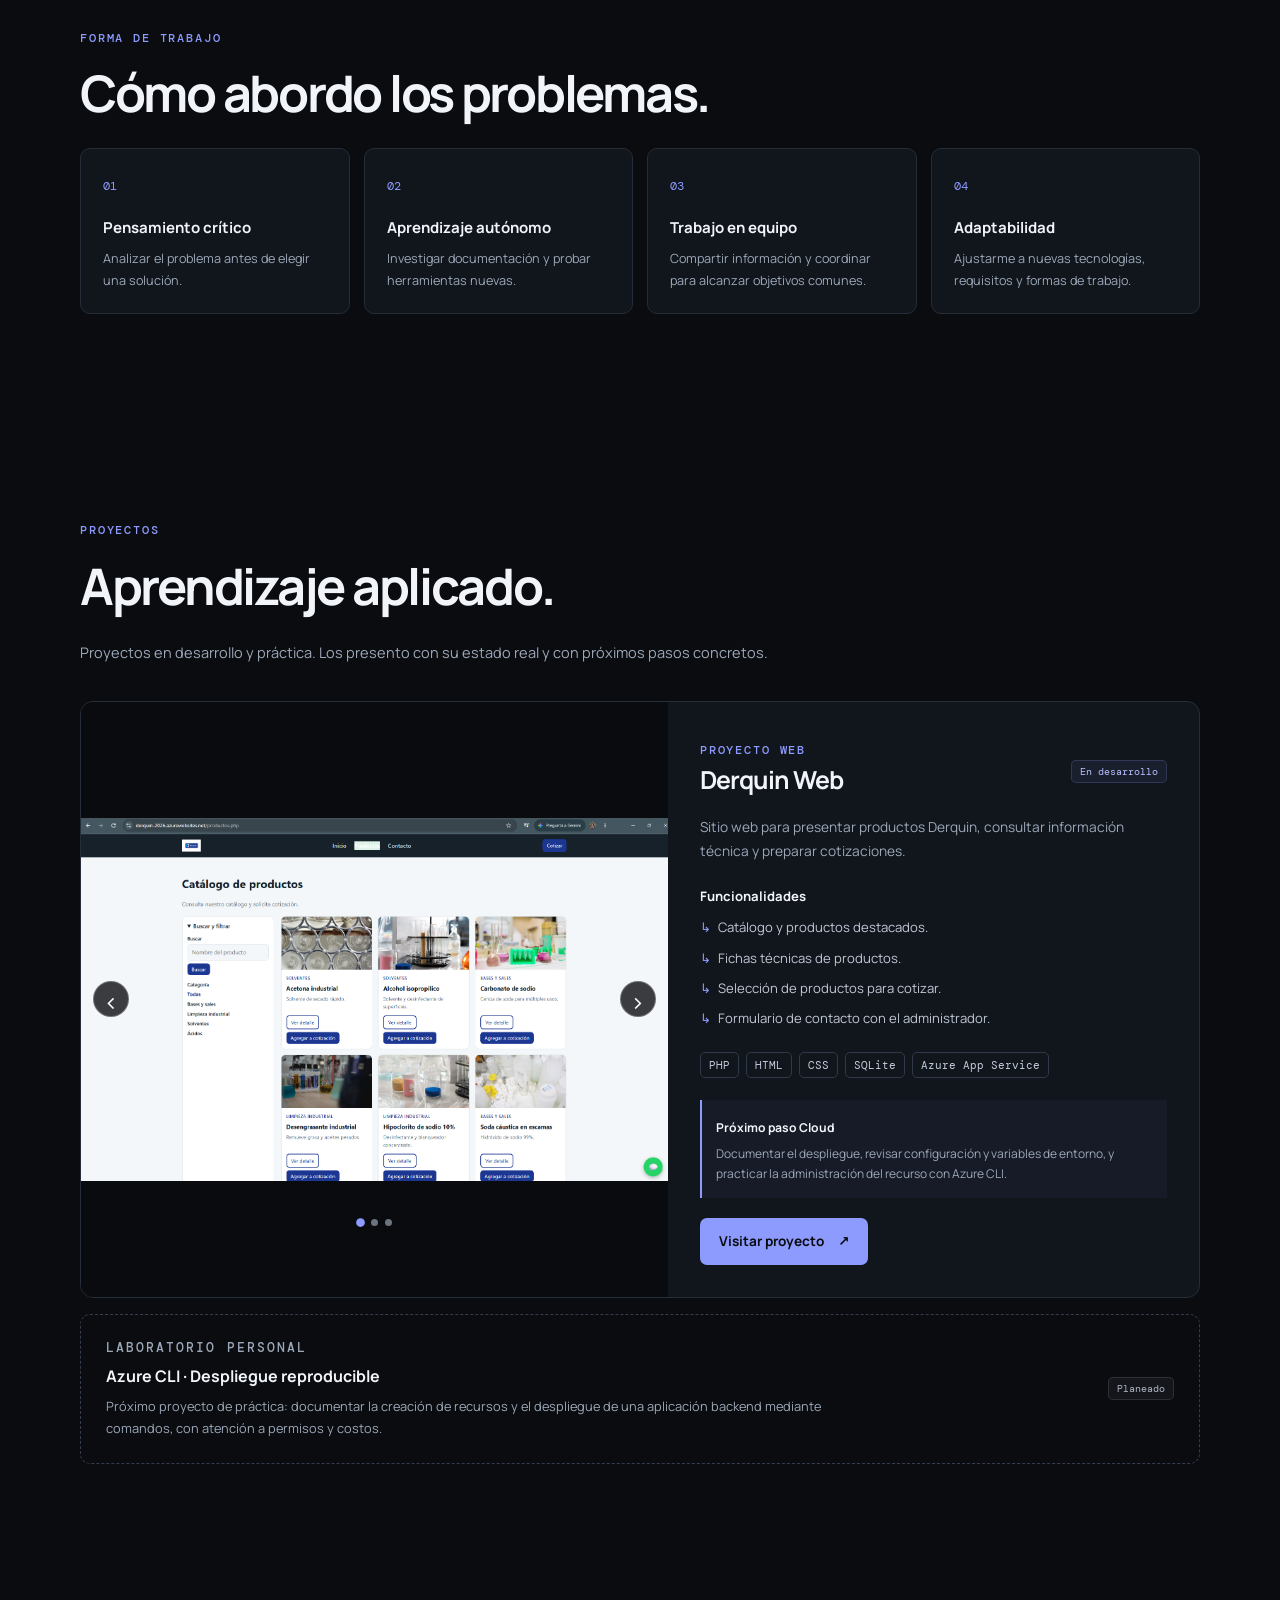
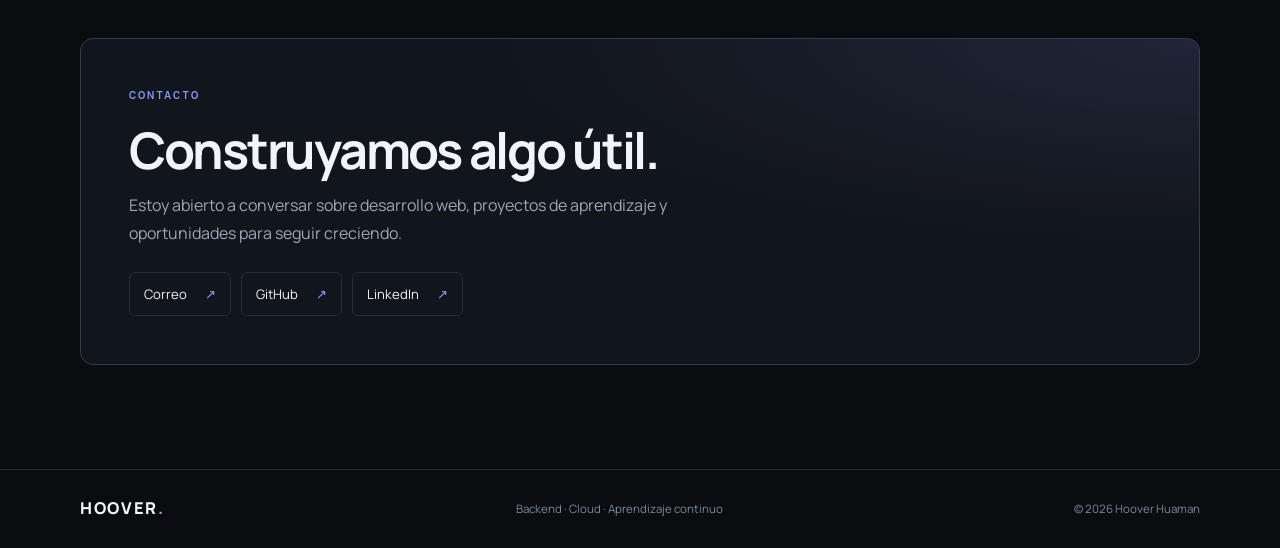
==== commit 76b2f4cc: "Update index.html" ====
--- a/index.html
+++ b/index.html
@@ -180,7 +180,7 @@
             <ul class="feature-list"><li>Catálogo y productos destacados.</li><li>Fichas técnicas de productos.</li><li>Selección de productos para cotizar.</li><li>Formulario de contacto con el administrador.</li></ul>
             <div class="tag-list"><span>PHP</span><span>HTML</span><span>CSS</span><span>SQLite</span><span>Azure App Service</span></div>
             <div class="project-next"><strong>Próximo paso Cloud</strong><p>Documentar el despliegue, revisar configuración y variables de entorno, y practicar la administración del recurso con Azure CLI.</p></div>
-            <a href="https://derquin-2026.azurewebsites.net/productos.php" target="_blank" rel="noopener noreferrer" class="btn btn-primary">Visitar proyecto <span aria-hidden="true">↗</span></a>
+            <a href="https://paas-app-php-huaman-2026.azurewebsites.net" target="_blank" rel="noopener noreferrer" class="btn btn-primary">Visitar proyecto <span aria-hidden="true">↗</span></a>
           </div>
         </article>
         <div class="future-project">
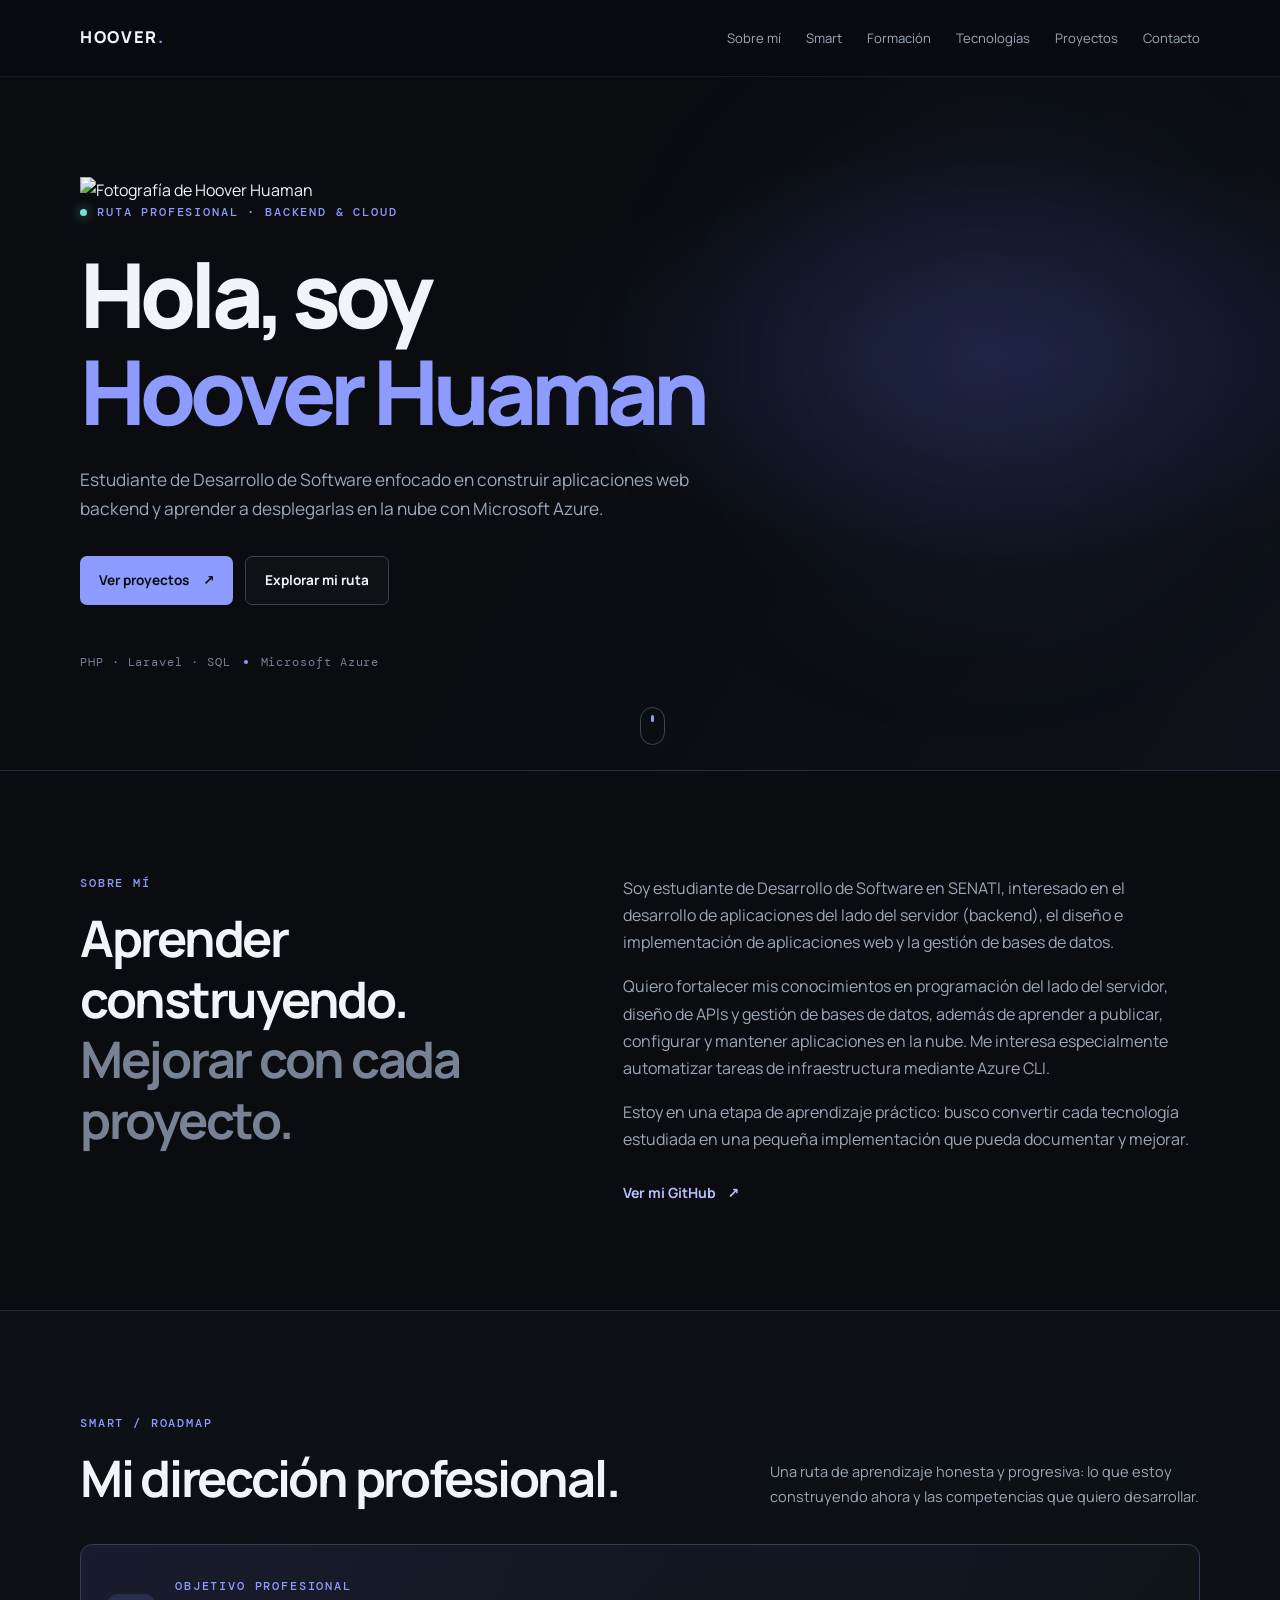
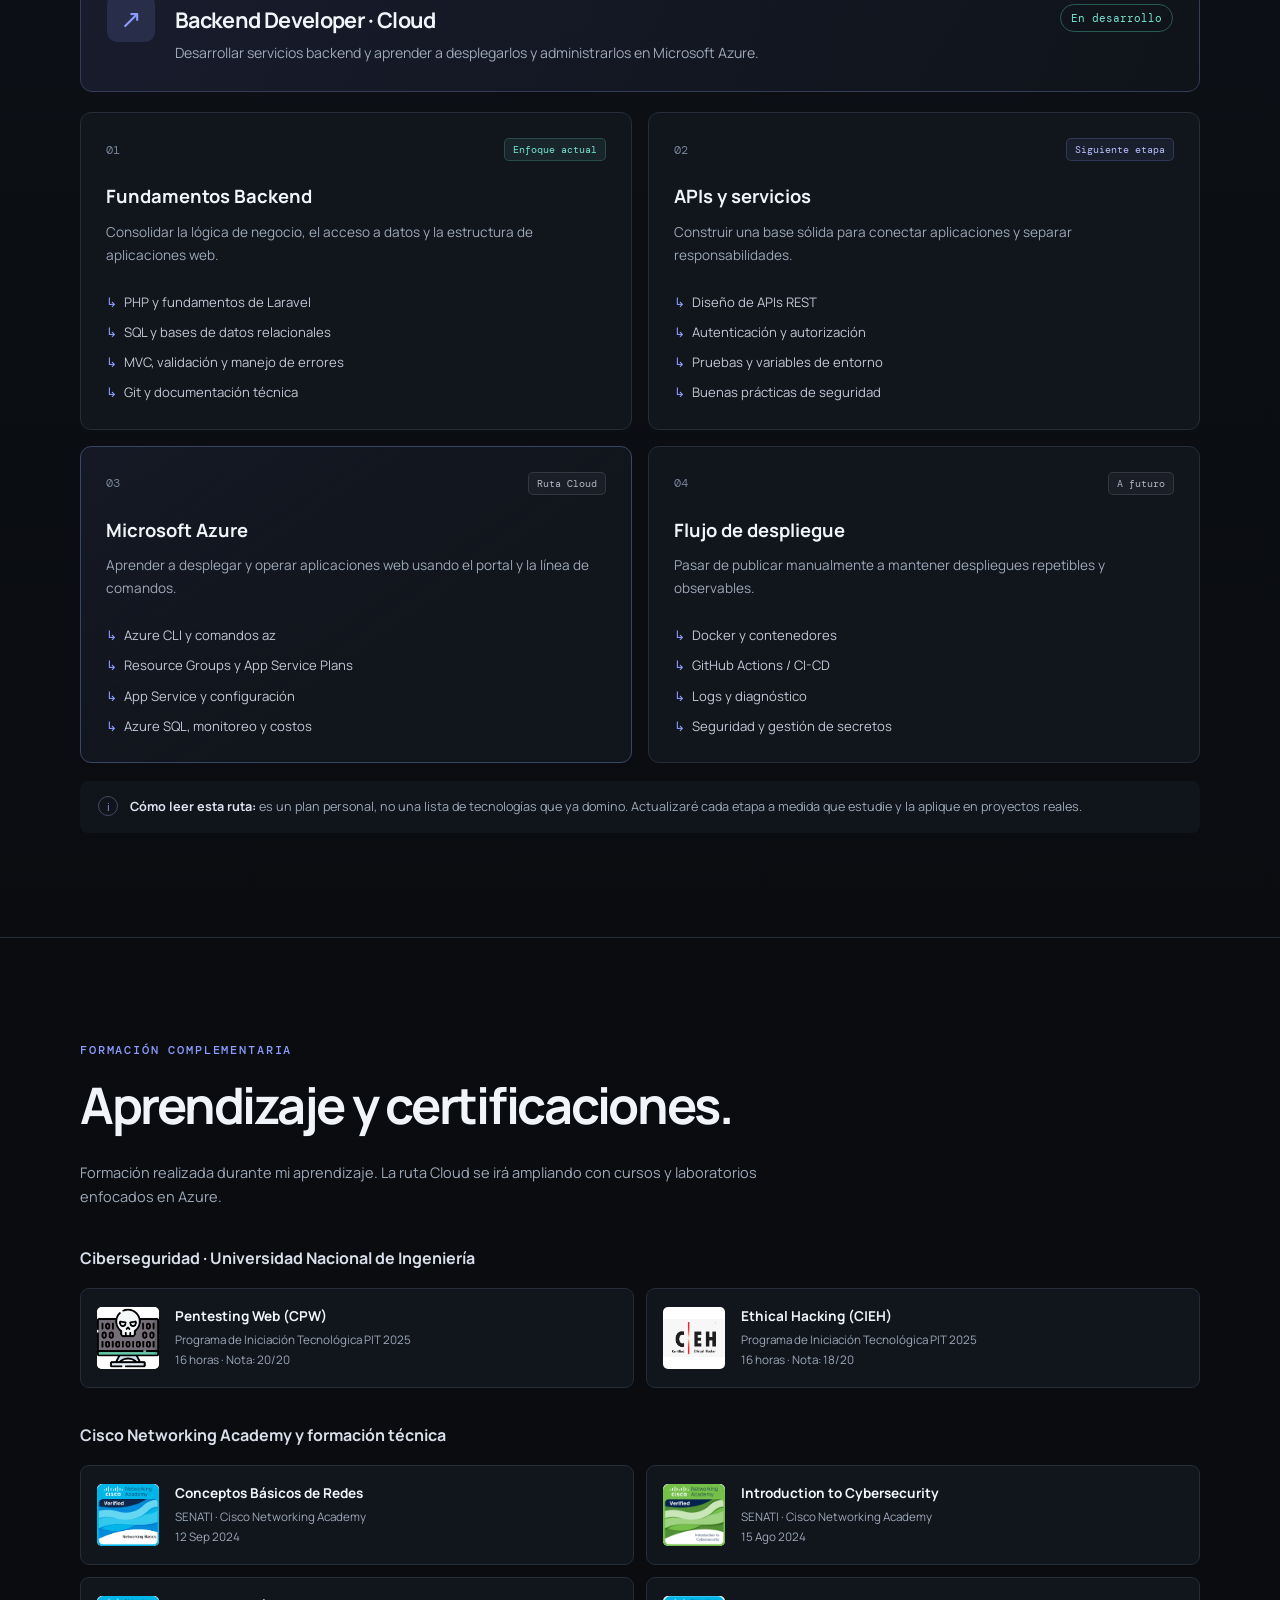
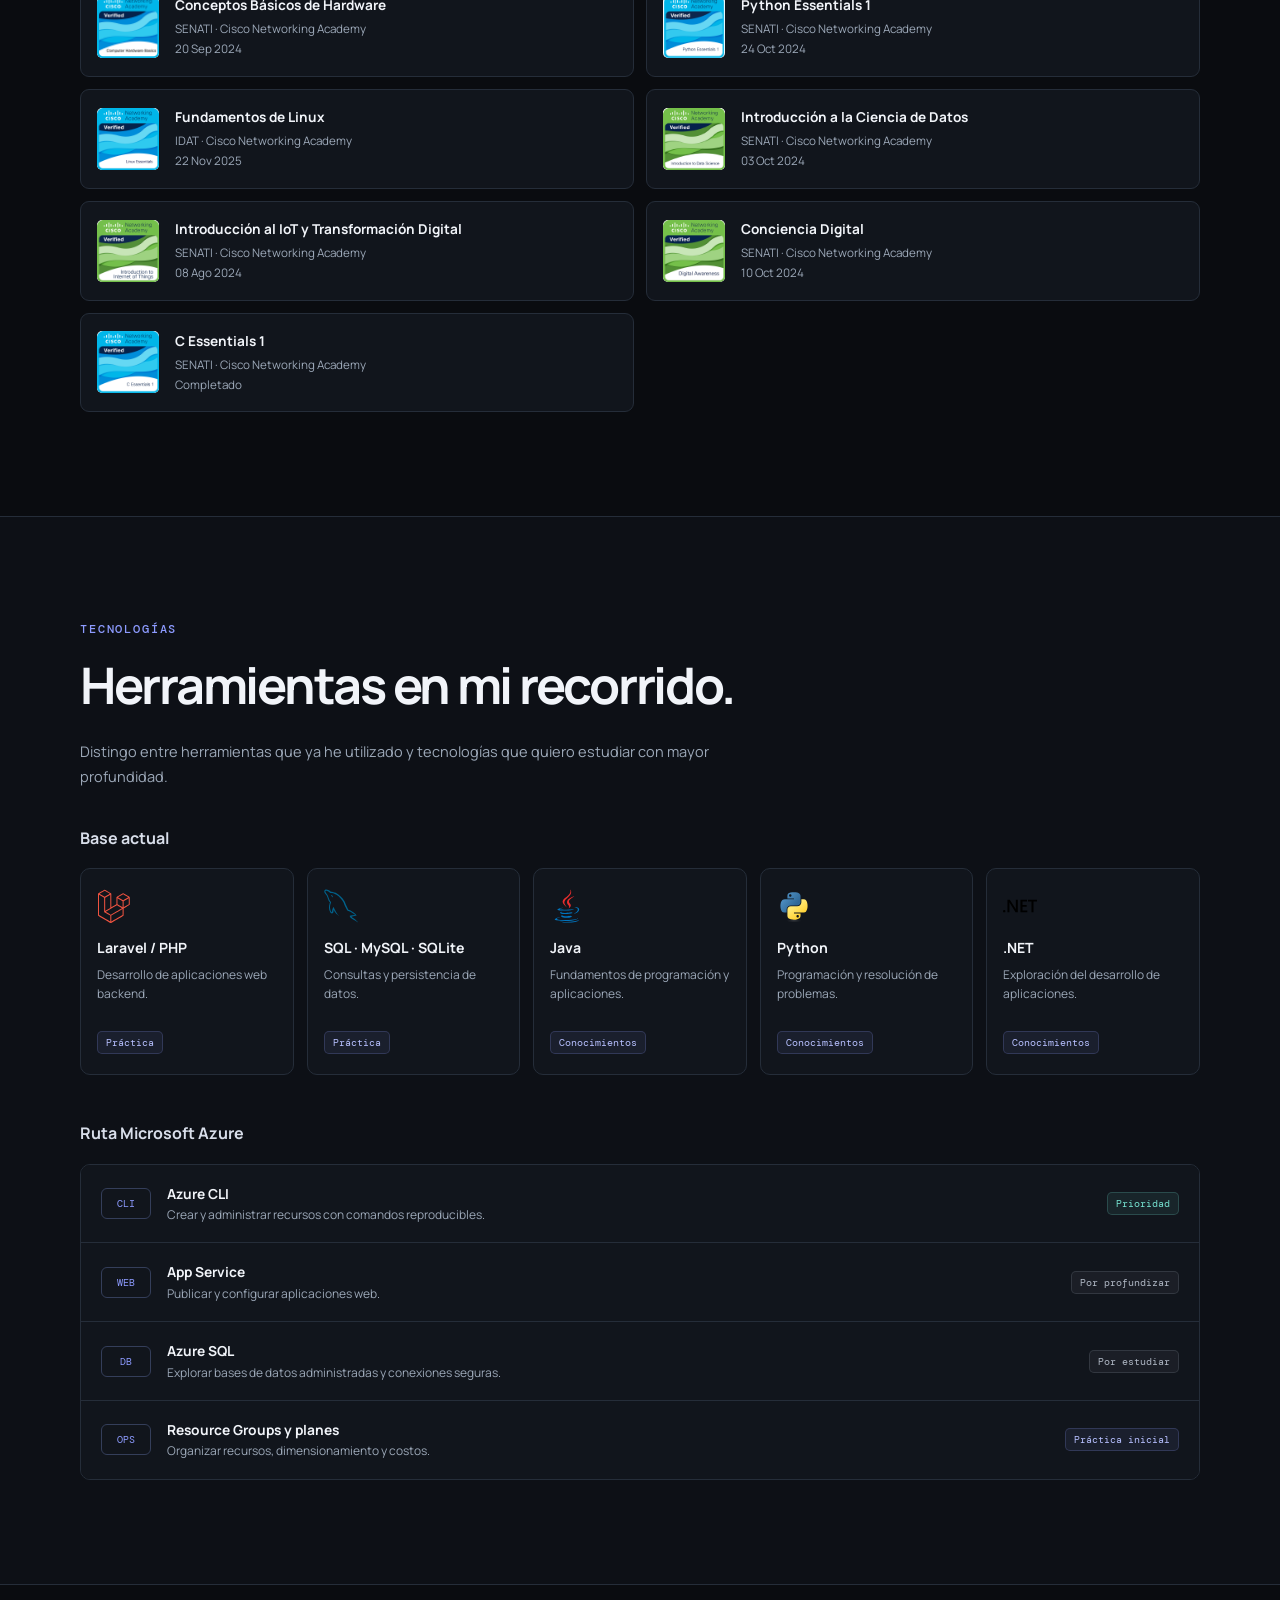
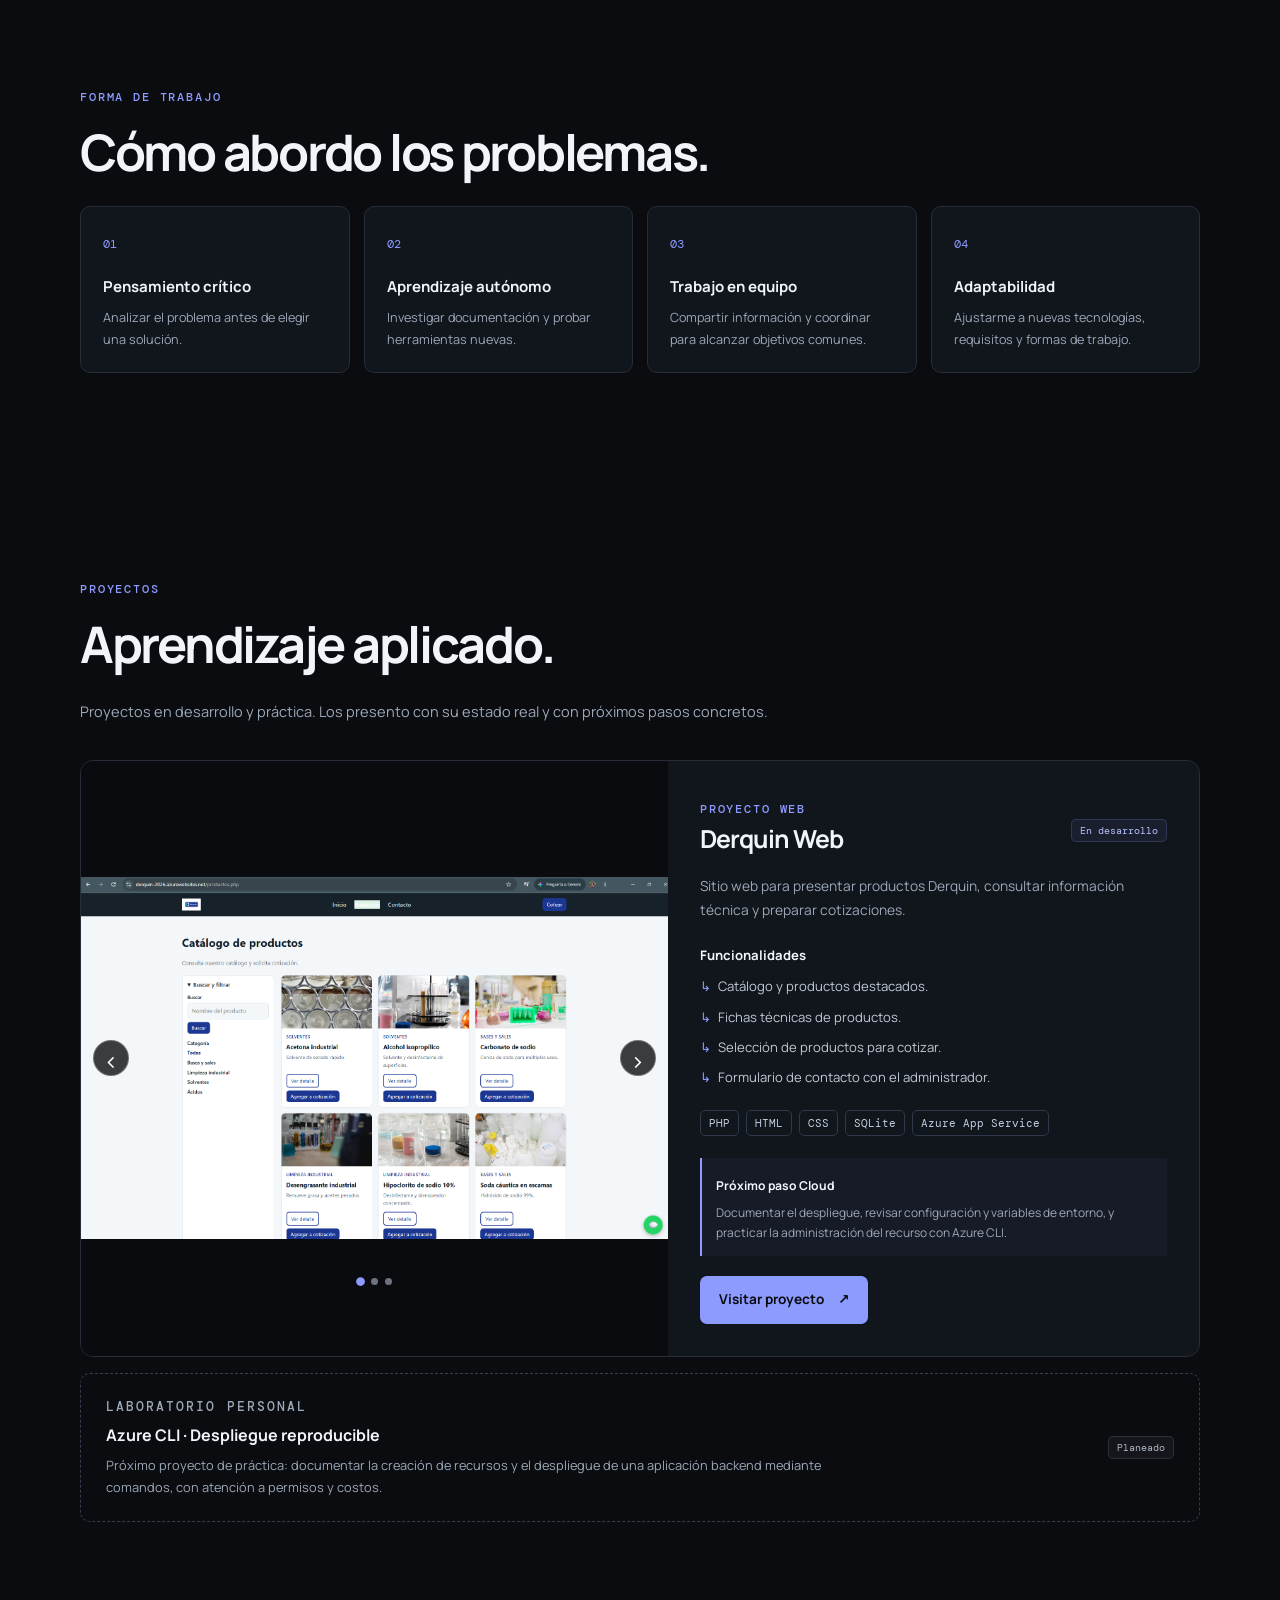
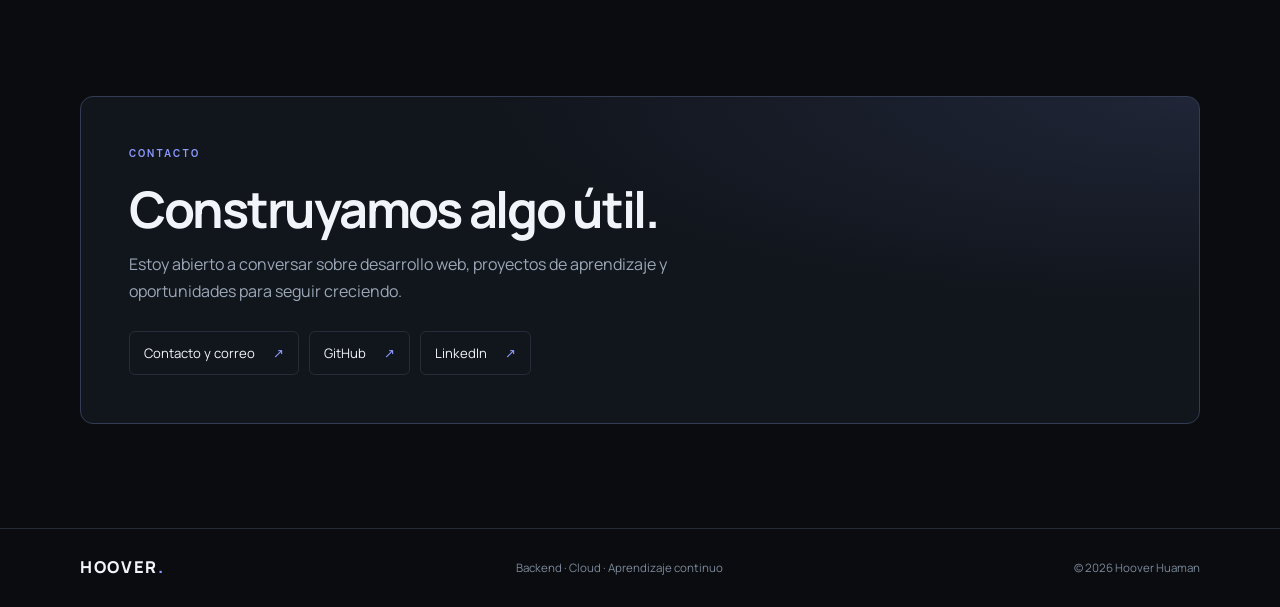
==== commit 4a596c71: "Update index.html" ====
--- a/index.html
+++ b/index.html
@@ -5,7 +5,6 @@
   <meta name="viewport" content="width=device-width, initial-scale=1.0">
   <meta name="description" content="Portafolio de Hoover Huaman: desarrollo backend, aplicaciones web y ruta de aprendizaje en Microsoft Azure.">
   <title>Hoover Huaman | Backend & Azure</title>
-  <link rel="icon" href="data:image/svg+xml,<svg xmlns='http://www.w3.org/2000/svg' viewBox='0 0 100 100'><circle cx='50' cy='50' r='50' fill='black'/><text x='50' y='68' font-size='60' font-family='Arial' font-weight='bold' fill='white' text-anchor='middle'>H</text></svg>">
   <link rel="icon" href="assets/favicon.svg" type="image/svg+xml">
   <link rel="stylesheet" href="css/style.css">
   <script src="js/script.js" defer></script>
@@ -21,7 +20,7 @@
         <a href="#formacion">Formación</a>
         <a href="#tecnologias">Tecnologías</a>
         <a href="#proyectos">Proyectos</a>
-        <a href="#contacto">Contacto</a>
+        <a href="contacto.html">Contacto</a>
       </nav>
     </div>
   </header>
@@ -30,6 +29,11 @@
     <section class="hero" id="inicio">
       <div class="hero-glow"></div>
       <div class="container hero-content">
+        <div class="hero-intro">
+          <div class="profile-photo-wrap">
+            <img class="profile-photo" src="assets/img/profile/foto-perfil.jpg" alt="Fotografía de Hoover Huaman">
+          </div>
+          <div class="hero-intro-copy">
         <p class="eyebrow"><span class="status-dot"></span> RUTA PROFESIONAL · BACKEND & CLOUD</p>
         <h1>Hola, soy<br><span>Hoover Huaman</span></h1>
         <p class="hero-description">Estudiante de Desarrollo de Software enfocado en construir aplicaciones web backend y aprender a desplegarlas en la nube con Microsoft Azure.</p>
@@ -38,6 +42,8 @@
           <a href="#smart" class="btn btn-secondary">Explorar mi ruta</a>
         </div>
         <div class="hero-meta"><span>PHP · Laravel · SQL</span><span class="meta-divider"></span><span>Microsoft Azure</span></div>
+          </div>
+        </div>
       </div>
       <a href="#sobre-mi" class="scroll-indicator" aria-label="Desplazarse hacia abajo"><span></span></a>
     </section>
@@ -49,8 +55,8 @@
           <h2>Aprender construyendo.<br><span class="muted-heading">Mejorar con cada proyecto.</span></h2>
         </div>
         <div class="about-content">
-          <p>Soy estudiante de Desarrollo de Software en SENATI, con interés en el desarrollo backend, las aplicaciones web y la gestión de datos.</p>
-          <p>Quiero fortalecer mis fundamentos de backend y aprender a publicar, configurar y mantener aplicaciones en la nube. Me interesa especialmente automatizar tareas de infraestructura mediante Azure CLI.</p>
+          <p>Soy estudiante de Desarrollo de Software en SENATI, interesado en el desarrollo de aplicaciones del lado del servidor (backend), el diseño e implementación de aplicaciones web y la gestión de bases de datos.</p>
+          <p>Quiero fortalecer mis conocimientos en programación del lado del servidor, diseño de APIs y gestión de bases de datos, además de aprender a publicar, configurar y mantener aplicaciones en la nube. Me interesa especialmente automatizar tareas de infraestructura mediante Azure CLI.</p>
           <p>Estoy en una etapa de aprendizaje práctico: busco convertir cada tecnología estudiada en una pequeña implementación que pueda documentar y mejorar.</p>
           <a class="text-link" href="https://github.com/HooverHDev" target="_blank" rel="noopener noreferrer">Ver mi GitHub <span aria-hidden="true">↗</span></a>
         </div>
@@ -193,7 +199,7 @@
     <section id="contacto" class="section contact-section">
       <div class="container contact-panel">
         <p class="section-label">CONTACTO</p><h2>Construyamos algo útil.</h2><p>Estoy abierto a conversar sobre desarrollo web, proyectos de aprendizaje y oportunidades para seguir creciendo.</p>
-        <div class="contact-links"><a href="mailto:huamanarceleshoover@gmail.com">Correo <span>↗</span></a><a href="https://github.com/HooverHDev" target="_blank" rel="noopener noreferrer">GitHub <span>↗</span></a><a href="https://www.linkedin.com/in/hoover-huaman-arceles-018734361/" target="_blank" rel="noopener noreferrer">LinkedIn <span>↗</span></a></div>
+        <div class="contact-links"><a href="contacto.html">Contacto y correo <span>↗</span></a><a href="https://github.com/HooverHDev" target="_blank" rel="noopener noreferrer">GitHub <span>↗</span></a><a href="https://www.linkedin.com/in/hoover-huaman-arceles-018734361/" target="_blank" rel="noopener noreferrer">LinkedIn <span>↗</span></a></div>
       </div>
     </section>
   </main>
